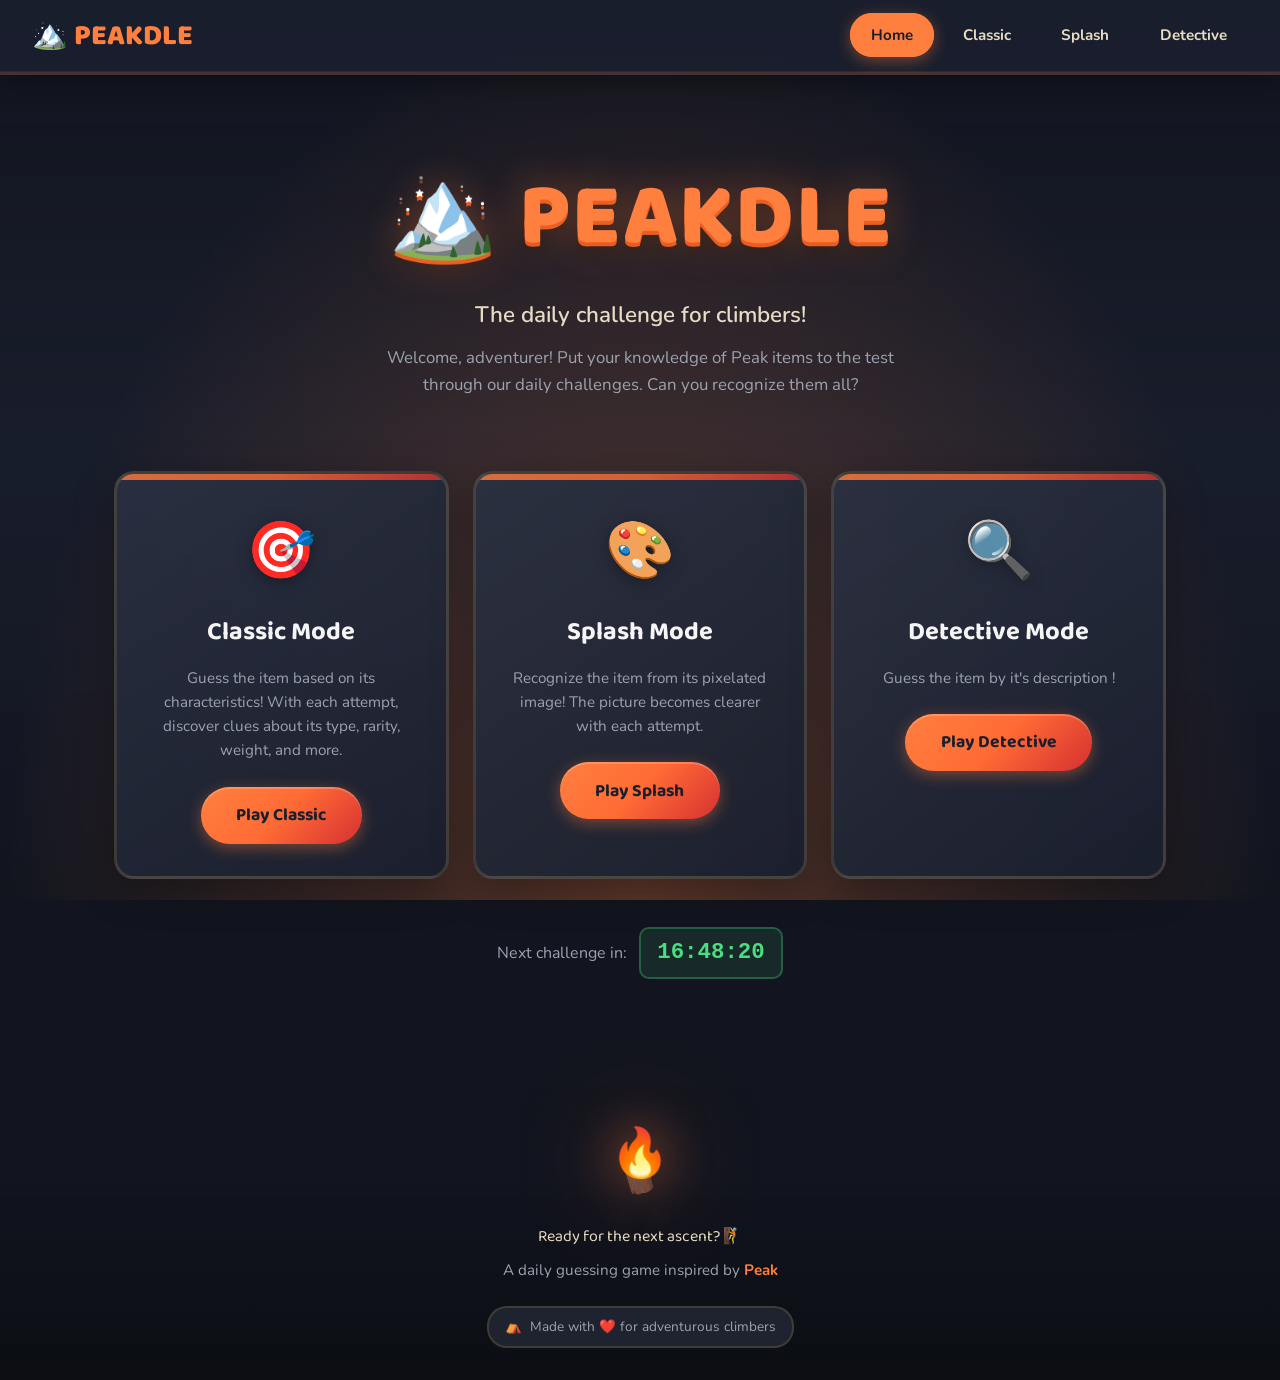
==== index.html @ 1abff9e6 "🐛 Bug : fix the detective mode, and fix animation" ====
<!DOCTYPE html>
<html lang="en">
  <head>
    <meta charset="UTF-8" />
    <meta name="viewport" content="width=device-width, initial-scale=1.0" />
    <meta
      name="description"
      content="PeakDLE - The daily guessing game inspired by the climbing game Peak. Test your knowledge of the game's items!"
    />
    <title>PeakDLE - Guess the Peak Items</title>
    <link rel="icon" href="images/PEAK_logo.jpg" />
    <link rel="stylesheet" href="css/style.css" />
  </head>
  <body>
    <!-- Navigation -->
    <nav class="navbar">
      <div class="nav-brand" style="cursor: pointer">
        <h1 id="nav-home">🏔️ PEAKDLE</h1>
      </div>
      <button class="nav-toggle" id="nav-toggle">
        <span></span>
        <span></span>
        <span></span>
      </button>
      <ul class="nav-menu" id="nav-menu">
        <li><a href="#" class="nav-link active" data-page="home">Home</a></li>
        <li><a href="#" class="nav-link" data-page="classic">Classic</a></li>
        <li><a href="#" class="nav-link" data-page="splash">Splash</a></li>
        <li>
          <a href="#" class="nav-link" data-page="detective">Detective</a>
        </li>
      </ul>
    </nav>

    <div class="container">
      <!-- HOME PAGE -->
      <section id="home-page" class="page active">
        <header class="hero">
          <h1 class="hero-title">🏔️ PEAKDLE</h1>
          <p class="hero-subtitle">The daily challenge for climbers!</p>
          <p class="hero-description">
            Welcome, adventurer! Put your knowledge of Peak items to the test
            through our daily challenges. Can you recognize them all?
          </p>
        </header>

        <div class="game-modes">
          <div class="game-card" data-game="classic">
            <div class="game-icon">🎯</div>
            <h2>Classic Mode</h2>
            <p>
              Guess the item based on its characteristics! With each attempt,
              discover clues about its type, rarity, weight, and more.
            </p>
            <button class="play-btn" data-page="classic">Play Classic</button>
          </div>

          <div class="game-card" data-game="splash">
            <div class="game-icon">🎨</div>
            <h2>Splash Mode</h2>
            <p>
              Recognize the item from its pixelated image! The picture becomes
              clearer with each attempt.
            </p>
            <button class="play-btn" data-page="splash">Play Splash</button>
          </div>

          <div class="game-card" data-game="detective">
            <div class="game-icon">🔍</div>
            <h2>Detective Mode</h2>
            <p>Guess the item by it's description !</p>
            <button class="play-btn" data-page="detective">
              Play Detective
            </button>
          </div>
        </div>

        <div class="daily-info">
          <p class="timer">
            Next challenge in: <span id="countdown-home">--:--:--</span>
          </p>
        </div>
      </section>

      <!-- CLASSIC MODE PAGE (updated: full-width input+button, Splash-mode autocomplete visuals) -->
      <section id="classic-page" class="page">
        <div class="page-header">
          <button class="back-btn" data-page="home">← Back</button>
          <h2>🎯 Classic Mode</h2>
        </div>

        <div class="game-mode">
          <div class="game-info">
            <p>Guess the Peak item!</p>
            <div class="lives">
              Lives: <strong id="classic-lives">7</strong>/7
              <span id="classic-lives-hearts" style="margin-left: 8px"
                >❤️❤️❤️❤️❤️❤️❤️</span
              >
            </div>
          </div>

          <!-- Input Area + Autocomplete (fills the whole row) -->
          <div class="input-area">
            <input
              type="text"
              id="classic-input"
              class="level-input"
              placeholder="Enter item name..."
              autocomplete="off"
            />
            <button id="classic-submit" class="submit-btn">Guess</button>

            <!-- Autocomplete dropdown (Splash-style visuals) -->
          </div>
          <div id="classic-suggestions" class="suggestions-dropdown"></div>

          <!-- Guesses List -->
          <div class="guesses-container">
            <h3>Your Guesses:</h3>
            <div
              id="classic-guesses"
              style="
                display: flex;
                gap: 8px;
                overflow-x: auto;
                padding-bottom: 4px;
              "
            ></div>
          </div>

          <!-- Result Modal -->
          <div id="classic-result" class="result-modal hidden">
            <div class="result-content">
              <button class="modal-close" aria-label="Close">✖</button>
              <h2 id="classic-result-title"></h2>
              <p id="classic-result-message"></p>
              <div class="result-stats">
                <p>
                  Lives remaining: <strong id="classic-result-lives"></strong>
                </p>
              </div>
              <button
                id="classic-play-again"
                class="play-again-btn"
                data-page="home"
              >
                Back to Home
              </button>
            </div>
          </div>
        </div>
      </section>

      <!-- SPLASH MODE PAGE -->
      <section id="splash-page" class="page">
        <div class="page-header">
          <button class="back-btn" data-page="home">← Back</button>
          <h2>🎨 Splash Mode</h2>
        </div>

        <div class="game-mode">
          <div class="game-info">
            <p>Identify the Peak item from the pixelated sprite!</p>
            <div class="lives">
              Lives: <strong id="splash-lives">7</strong>/7
              <span id="splash-lives-hearts" style="margin-left: 8px"
                >❤️❤️❤️❤️❤️❤️❤️</span
              >
            </div>
          </div>

          <!-- Image Display -->
          <div class="image-container">
            <div class="blur-overlay" id="splash-blur"></div>
            <img
              id="splash-image"
              src=""
              alt="Peak level splash art"
              class="game-image"
            />
          </div>

          <!-- Input Area -->
          <div class="input-area">
            <input
              type="text"
              id="splash-input"
              class="level-input"
              placeholder="Enter item name..."
              autocomplete="off"
            />
            <button id="splash-submit" class="submit-btn">Guess</button>
          </div>

          <!-- Suggestions Dropdown -->
          <div id="splash-suggestions" class="suggestions-dropdown"></div>

          <!-- Guesses List -->
          <div class="guesses-container">
            <h3>Your Guesses:</h3>
            <div id="splash-guesses" class="guesses-list"></div>
          </div>

          <!-- Result Modal -->
          <div id="splash-result" class="result-modal hidden">
            <div class="result-content">
              <button class="modal-close" aria-label="Close">✖</button>
              <h2 id="splash-result-title"></h2>
              <p id="splash-result-message"></p>
              <div class="result-stats">
                <p>
                  Lives remaining: <strong id="splash-result-lives"></strong>
                </p>
              </div>
              <button
                id="splash-play-again"
                class="play-again-btn"
                data-page="home"
              >
                Back to Home
              </button>
            </div>
          </div>
        </div>
      </section>

      <section id="detective-page" class="page">
        <div class="page-header">
          <button class="back-btn" data-page="home">← Back</button>
          <h2>🕵️ Detective Mode</h2>
        </div>

        <div class="game-mode">
          <div class="game-info">
            <p>Reveal the hidden item description and guess the item!</p>
            <div class="lives">
              Lives: <strong id="detective-lives">7</strong>/7
              <span id="detective-lives-hearts" style="margin-left: 8px">
                ❤️❤️❤️❤️❤️❤️❤️
              </span>
            </div>
          </div>

          <!-- Hidden Clue Box -->
          <div class="clue-container">
            <h3>Clue:</h3>
            <div id="detective-clue" class="detective-clue"></div>
          </div>

          <!-- Input Area + Autocomplete -->
          <div class="input-area">
            <input
              type="text"
              id="detective-input"
              class="level-input"
              placeholder="Enter item name..."
              autocomplete="off"
            />
            <button id="detective-submit" class="submit-btn">Guess</button>
          </div>

          <div id="detective-suggestions" class="suggestions-dropdown"></div>

          <!-- Guesses List (same structure as Splash) -->
          <div class="guesses-container">
            <h3>Your Guesses:</h3>
            <div id="detective-guesses" class="guesses-list"></div>
          </div>

          <!-- Result Modal -->
          <div id="detective-result" class="result-modal hidden">
            <div class="result-content">
              <button class="modal-close" aria-label="Close">✖</button>
              <h2 id="detective-result-title"></h2>
              <p id="detective-result-message"></p>
              <div class="result-stats">
                <p>
                  Lives remaining:
                  <strong id="detective-result-lives"></strong>
                </p>
              </div>
              <button
                id="detective-play-again"
                class="play-again-btn"
                data-page="home"
              >
                Back to Home
              </button>
            </div>
          </div>
        </div>
      </section>
    </div>

    <!-- Footer -->
    <footer>
      <div class="footer-campfire">
        <div class="logs"></div>
        <div class="fire"></div>
        <div class="footer-sparks">
          <div class="spark"></div>
          <div class="spark"></div>
          <div class="spark"></div>
        </div>
      </div>

      <div class="footer-content">
        <p>Ready for the next ascent? 🧗</p>
        <p>
          A daily guessing game inspired by
          <a
            href="https://store.steampowered.com/app/3527290/PEAK/"
            target="_blank"
            rel="noopener"
            >Peak</a
          >
        </p>

        <div class="footer-badge">
          <span>⛺</span>
          Made with ❤️ for adventurous climbers
        </div>
      </div>
    </footer>

    <script src="js/scriptClassic.js"></script>
    <script src="js/blurSplash.js"></script>
    <script src="js/detective.js"></script>
  </body>
</html>
---- css/style.css ----
/* ============================================
   🏔️ PEAKDLE - Inspired by PEAK Game
   Climbing • Scouts • Survival • Adventure
   ============================================ */

/* Google Fonts - Style proche du jeu */
@import url("https://fonts.googleapis.com/css2?family=Baloo+2:wght@400;500;600;700;800&family=Nunito:wght@400;600;700;800&display=swap");

/* ============================================
   PEAK GAME COLOR PALETTE
   ============================================ */
:root {
  /* 🔥 Campfire Orange - Couleur principale du feu de camp */
  --campfire-orange: #ff7f3f;
  --campfire-dark: #e85a1f;
  --campfire-light: #ffa366;
  --campfire-glow: rgba(255, 127, 63, 0.4);

  /* 🌲 Forest Biome - Vert forêt du premier biome */
  --forest-green: #4a7c59;
  --forest-dark: #2d5a3d;
  --forest-light: #6b9b7a;

  /* 🏔️ Snow Biome - Bleu glacé des sommets */
  --snow-blue: #a8d5e5;
  --snow-white: #e8f4f8;
  --ice-blue: #7ec8e3;

  /* 🌋 Volcano Biome - Rouge lave */
  --lava-red: #d63031;
  --lava-orange: #ff6b35;
  --lava-glow: rgba(214, 48, 49, 0.3);

  /* 🏜️ Desert/Cave Biome - Tons terre */
  --earth-brown: #8b6914;
  --sand-beige: #d4a574;
  --rock-gray: #6c757d;

  /* 🎒 Scout Colors - Uniformes scouts */
  --scout-khaki: #c4a35a;
  --scout-brown: #8b4513;
  --rope-beige: #d4b896;

  /* 🌙 Night Sky - Fond du jeu */
  --night-dark: #1a1f2e;
  --night-darker: #12151f;
  --night-blue: #2a3142;
  --night-purple: #252a3d;

  /* ✨ UI Colors */
  --text-white: #f5f5f5;
  --text-cream: #e8dcc4;
  --text-muted: #9ca3af;
  --energy-green: #4ade80;
  --danger-red: #ef4444;
  --badge-gold: #fbbf24;

  /* Gradients */
  --gradient-sunset: linear-gradient(
    135deg,
    #ff7f3f 0%,
    #ff6b35 50%,
    #d63031 100%
  );
  --gradient-forest: linear-gradient(135deg, #4a7c59 0%, #2d5a3d 100%);
  --gradient-sky: linear-gradient(180deg, #2a3142 0%, #1a1f2e 100%);
  --gradient-campfire: radial-gradient(
    ellipse at bottom,
    rgba(255, 127, 63, 0.3) 0%,
    transparent 70%
  );

  /* Shadows & Effects */
  --shadow-soft: 0 4px 20px rgba(0, 0, 0, 0.3);
  --shadow-glow: 0 0 30px var(--campfire-glow);
  --border-wood: 3px solid #5c4033;

  /* Transitions */
  --ease-bounce: cubic-bezier(0.68, -0.55, 0.265, 1.55);
  --ease-smooth: cubic-bezier(0.4, 0, 0.2, 1);
}

/* ============================================
   RESET & BASE
   ============================================ */
*,
*::before,
*::after {
  box-sizing: border-box;
  margin: 0;
  padding: 0;
}

html {
  scroll-behavior: smooth;
  font-size: 16px;
}

body {
  font-family: "Nunito", "Baloo 2", sans-serif;
  background: var(--night-darker);
  color: var(--text-white);
  min-height: 100vh;
  line-height: 1.6;
  overflow-x: hidden;
}

/* ============================================
   BACKGROUND - Mountain & Sky
   ============================================ */
body::before {
  content: "";
  position: fixed;
  inset: 0;
  background: url("../images/peak-wallpaper.jpg") center/cover no-repeat;
  opacity: 0.25;
  z-index: -3;
}

body::after {
  content: "";
  position: fixed;
  inset: 0;
  background: var(--gradient-campfire),
    linear-gradient(
      180deg,
      rgba(18, 21, 31, 0.6) 0%,
      rgba(26, 31, 46, 0.85) 50%,
      rgba(18, 21, 31, 0.95) 100%
    );
  z-index: -2;
}

/* ============================================
   KEYFRAMES - PEAK Animations
   ============================================ */

/* Effet de flamme du feu de camp */
@keyframes campfireFlicker {
  0%,
  100% {
    filter: brightness(1);
    text-shadow: 0 0 20px var(--campfire-glow);
  }
  25% {
    filter: brightness(1.1);
    text-shadow: 0 0 30px var(--campfire-glow), 0 0 50px rgba(255, 107, 53, 0.3);
  }
  50% {
    filter: brightness(0.95);
    text-shadow: 0 0 25px var(--campfire-glow);
  }
  75% {
    filter: brightness(1.05);
    text-shadow: 0 0 35px var(--campfire-glow), 0 0 60px rgba(255, 107, 53, 0.2);
  }
}

/* Mouvement d'escalade */
@keyframes climbPulse {
  0%,
  100% {
    transform: translateY(0);
  }
  50% {
    transform: translateY(-8px);
  }
}

/* Badge scout gagné */
@keyframes badgeUnlock {
  0% {
    transform: scale(0) rotate(-180deg);
    opacity: 0;
  }
  50% {
    transform: scale(1.3) rotate(15deg);
  }
  70% {
    transform: scale(0.9) rotate(-5deg);
  }
  100% {
    transform: scale(1) rotate(0deg);
    opacity: 1;
  }
}

/* Balancement de corde */
@keyframes ropeSwing {
  0%,
  100% {
    transform: rotate(-2deg) translateX(0);
  }
  50% {
    transform: rotate(2deg) translateX(5px);
  }
}

/* Chute (faux pas) */
@keyframes fall {
  0% {
    transform: translateY(0) rotate(0);
  }
  25% {
    transform: translateY(10px) rotate(-5deg);
  }
  50% {
    transform: translateY(5px) rotate(5deg);
  }
  75% {
    transform: translateY(15px) rotate(-3deg);
  }
  100% {
    transform: translateY(0) rotate(0);
  }
}

/* Apparition douce */
@keyframes fadeSlideUp {
  from {
    opacity: 0;
    transform: translateY(30px);
  }
  to {
    opacity: 1;
    transform: translateY(0);
  }
}

@keyframes fadeSlideDown {
  from {
    opacity: 0;
    transform: translateY(-20px);
  }
  to {
    opacity: 1;
    transform: translateY(0);
  }
}

@keyframes scaleIn {
  from {
    opacity: 0;
    transform: scale(0.9);
  }
  to {
    opacity: 1;
    transform: scale(1);
  }
}

/* Piton qui se plante */
@keyframes pitonStrike {
  0% {
    transform: translateY(-20px) rotate(-10deg);
    opacity: 0;
  }
  60% {
    transform: translateY(5px) rotate(5deg);
  }
  100% {
    transform: translateY(0) rotate(0);
    opacity: 1;
  }
}

/* Énergie qui diminue */
@keyframes energyPulse {
  0%,
  100% {
    box-shadow: 0 0 10px var(--energy-green);
  }
  50% {
    box-shadow: 0 0 25px var(--energy-green), 0 0 40px rgba(74, 222, 128, 0.3);
  }
}

/* Flottement doux */
@keyframes gentleFloat {
  0%,
  100% {
    transform: translateY(0);
  }
  50% {
    transform: translateY(-6px);
  }
}

/* Shake erreur */
@keyframes wrongGuess {
  0%,
  100% {
    transform: translateX(0);
  }
  10%,
  30%,
  50%,
  70%,
  90% {
    transform: translateX(-8px);
  }
  20%,
  40%,
  60%,
  80% {
    transform: translateX(8px);
  }
}

/* ============================================
   NAVBAR - Style bois/scout
   ============================================ */
.navbar {
  position: fixed;
  top: 0;
  left: 0;
  right: 0;
  display: flex;
  justify-content: space-between;
  align-items: center;
  padding: 0.8rem 2rem;
  background: linear-gradient(
    180deg,
    rgba(26, 31, 46, 0.98) 0%,
    rgba(26, 31, 46, 0.95) 100%
  );
  backdrop-filter: blur(12px);
  border-bottom: 3px solid rgba(255, 127, 63, 0.2);
  box-shadow: 0 4px 30px rgba(0, 0, 0, 0.4),
    inset 0 -1px 0 rgba(255, 127, 63, 0.1);
  z-index: 1000;
  animation: fadeSlideDown 0.6s var(--ease-smooth);
}

.nav-brand h1 {
  font-family: "Baloo 2", cursive;
  font-size: 1.8rem;
  font-weight: 800;
  color: var(--campfire-orange);
  cursor: pointer;
  transition: all 0.3s var(--ease-smooth);
  animation: campfireFlicker 3s ease-in-out infinite;
}

.nav-brand h1:hover {
  transform: scale(1.05);
  color: var(--campfire-light);
}

.nav-menu {
  display: flex;
  list-style: none;
  gap: 0.5rem;
}

.nav-link {
  font-family: "Nunito", sans-serif;
  font-weight: 700;
  font-size: 0.95rem;
  color: var(--text-cream);
  text-decoration: none;
  padding: 0.6rem 1.2rem;
  border-radius: 25px;
  background: transparent;
  border: 2px solid transparent;
  transition: all 0.3s var(--ease-smooth);
  position: relative;
}

.nav-link:hover {
  color: var(--campfire-orange);
  background: rgba(255, 127, 63, 0.1);
  border-color: rgba(255, 127, 63, 0.3);
}

.nav-link.active {
  color: var(--night-dark);
  background: var(--campfire-orange);
  border-color: var(--campfire-orange);
  box-shadow: 0 4px 15px var(--campfire-glow);
}

/* Hamburger Menu */
.nav-toggle {
  display: none;
  flex-direction: column;
  gap: 5px;
  background: none;
  border: none;
  cursor: pointer;
  padding: 8px;
  border-radius: 8px;
  transition: background 0.3s;
}

.nav-toggle:hover {
  background: rgba(255, 127, 63, 0.1);
}

.nav-toggle span {
  display: block;
  width: 24px;
  height: 3px;
  background: var(--campfire-orange);
  border-radius: 3px;
  transition: all 0.3s var(--ease-smooth);
}

/* ============================================
   CONTAINER & PAGES
   ============================================ */
.container {
  max-width: 1100px;
  margin: 0 auto;
  padding: 100px 1.5rem 2rem;
  min-height: calc(100vh - 80px);
}

.page {
  display: none;
  animation: fadeSlideUp 0.5s var(--ease-smooth);
}

.page.active {
  display: block;
}

/* ============================================
   HOME PAGE - HERO Section
   ============================================ */
.hero {
  text-align: center;
  padding: 3rem 0 2rem;
}

.hero-title {
  font-family: "Baloo 2", cursive;
  font-size: clamp(3rem, 10vw, 5.5rem);
  font-weight: 800;
  color: var(--campfire-orange);
  margin-bottom: 0.5rem;
  letter-spacing: 0.02em;
  animation: fadeSlideUp 0.8s var(--ease-smooth),
    campfireFlicker 4s ease-in-out infinite;
  text-shadow: 0 0 40px var(--campfire-glow), 0 4px 0 var(--campfire-dark),
    0 8px 20px rgba(0, 0, 0, 0.4);
}

.hero-subtitle {
  font-family: "Nunito", sans-serif;
  font-size: 1.4rem;
  font-weight: 600;
  color: var(--text-cream);
  margin-bottom: 0.8rem;
  animation: fadeSlideUp 0.8s var(--ease-smooth) 0.1s backwards;
}

.hero-description {
  font-size: 1.05rem;
  color: var(--text-muted);
  max-width: 550px;
  margin: 0 auto 1rem;
  animation: fadeSlideUp 0.8s var(--ease-smooth) 0.2s backwards;
}

/* ============================================
   GAME MODE CARDS - Style carnet scout
   ============================================ */
.game-modes {
  display: grid;
  grid-template-columns: repeat(auto-fit, minmax(280px, 1fr));
  gap: 1.5rem;
  padding: 1.5rem 0;
}

.game-card {
  background: linear-gradient(
    145deg,
    rgba(42, 49, 66, 0.9) 0%,
    rgba(26, 31, 46, 0.95) 100%
  );
  border-radius: 20px;
  padding: 2rem;
  text-align: center;
  cursor: pointer;
  position: relative;
  overflow: hidden;
  border: 3px solid rgba(196, 163, 90, 0.2);
  box-shadow: 0 10px 40px rgba(0, 0, 0, 0.3),
    inset 0 1px 0 rgba(255, 255, 255, 0.05);
  transition: all 0.4s var(--ease-bounce);
  animation: fadeSlideUp 0.6s var(--ease-smooth) backwards;
}

.game-card:nth-child(1) {
  animation-delay: 0.2s;
}
.game-card:nth-child(2) {
  animation-delay: 0.35s;
}
.game-card:nth-child(3) {
  animation-delay: 0.5s;
}

/* Effet de texture papier/carnet */
.game-card::before {
  content: "";
  position: absolute;
  top: 0;
  left: 0;
  right: 0;
  height: 6px;
  background: var(--gradient-sunset);
  opacity: 0.8;
}

/* Effet brillance au hover */
.game-card::after {
  content: "";
  position: absolute;
  top: -50%;
  left: -50%;
  width: 200%;
  height: 200%;
  background: radial-gradient(
    circle,
    rgba(255, 127, 63, 0.1) 0%,
    transparent 60%
  );
  opacity: 0;
  transition: opacity 0.4s;
  pointer-events: none;
}

.game-card:hover::after {
  opacity: 1;
}

.game-card:hover {
  transform: translateY(-12px) scale(1.02);
  border-color: var(--campfire-orange);
  box-shadow: 0 20px 50px rgba(0, 0, 0, 0.4), 0 0 40px var(--campfire-glow),
    inset 0 1px 0 rgba(255, 255, 255, 0.1);
}

.game-icon {
  font-size: 3.5rem;
  margin-bottom: 1rem;
  display: inline-block;
  animation: gentleFloat 3s ease-in-out infinite;
  filter: drop-shadow(0 4px 8px rgba(0, 0, 0, 0.3));
}

.game-card:hover .game-icon {
  animation: climbPulse 0.6s var(--ease-bounce);
}

.game-card h2 {
  font-family: "Baloo 2", cursive;
  font-size: 1.6rem;
  font-weight: 700;
  color: var(--text-white);
  margin-bottom: 0.8rem;
}

.game-card p {
  font-size: 0.95rem;
  color: var(--text-muted);
  margin-bottom: 1.5rem;
  line-height: 1.6;
}

/* PLAY BUTTON - Style badge scout */
.play-btn {
  font-family: "Baloo 2", cursive;
  font-size: 1.1rem;
  font-weight: 700;
  color: var(--night-dark);
  background: var(--gradient-sunset);
  border: none;
  padding: 0.9rem 2.2rem;
  border-radius: 50px;
  cursor: pointer;
  position: relative;
  overflow: hidden;
  transition: all 0.3s var(--ease-smooth);
  box-shadow: 0 4px 15px var(--campfire-glow),
    inset 0 2px 0 rgba(255, 255, 255, 0.2);
}

.play-btn::before {
  content: "";
  position: absolute;
  top: 0;
  left: -100%;
  width: 100%;
  height: 100%;
  background: linear-gradient(
    90deg,
    transparent,
    rgba(255, 255, 255, 0.3),
    transparent
  );
  transition: left 0.5s;
}

.play-btn:hover::before {
  left: 100%;
}

.play-btn:hover {
  transform: scale(1.08) translateY(-3px);
  box-shadow: 0 8px 30px var(--campfire-glow), 0 0 50px rgba(255, 127, 63, 0.3),
    inset 0 2px 0 rgba(255, 255, 255, 0.3);
}

.play-btn:active {
  transform: scale(0.98);
}

/* Daily Timer - Style montre de survie */
.daily-info {
  text-align: center;
  padding: 1.5rem;
  animation: fadeSlideUp 0.8s var(--ease-smooth) 0.4s backwards;
}

.timer {
  font-size: 1rem;
  color: var(--text-muted);
}

.timer span {
  display: inline-block;
  font-family: "Courier New", monospace;
  font-size: 1.4rem;
  font-weight: bold;
  color: var(--energy-green);
  background: rgba(74, 222, 128, 0.1);
  padding: 0.4rem 1rem;
  border-radius: 10px;
  border: 2px solid rgba(74, 222, 128, 0.3);
  margin-left: 0.5rem;
  animation: energyPulse 2s ease-in-out infinite;
}

/* ============================================
   GAME PAGE - Zone de jeu
   ============================================ */
.page-header {
  display: flex;
  align-items: center;
  gap: 1rem;
  margin-bottom: 1.5rem;
  animation: fadeSlideDown 0.5s var(--ease-smooth);
}

.back-btn {
  font-family: "Nunito", sans-serif;
  font-weight: 700;
  font-size: 0.95rem;
  color: var(--text-cream);
  background: rgba(42, 49, 66, 0.8);
  border: 2px solid rgba(196, 163, 90, 0.3);
  padding: 0.7rem 1.3rem;
  border-radius: 12px;
  cursor: pointer;
  transition: all 0.3s var(--ease-smooth);
}

.back-btn:hover {
  background: rgba(255, 127, 63, 0.15);
  border-color: var(--campfire-orange);
  color: var(--campfire-orange);
  transform: translateX(-5px);
}

.page-header h2 {
  font-family: "Baloo 2", cursive;
  font-size: 1.8rem;
  font-weight: 700;
  color: var(--text-white);
}

/* Game Mode Container */
.game-mode {
  max-width: 950px; /* plus large pour afficher tous les guesses */
  margin: 0 auto;
}

.game-info {
  text-align: center;
  margin-bottom: 1.5rem;
  padding: 1.2rem;
  background: rgba(42, 49, 66, 0.6);
  border-radius: 15px;
  border: 2px solid rgba(196, 163, 90, 0.15);
  animation: scaleIn 0.4s var(--ease-smooth);
}

.game-info p {
  color: var(--text-cream);
  margin-bottom: 0.5rem;
}

.attempts {
  font-size: 1.1rem;
  color: var(--text-muted);
}

.attempts strong {
  color: var(--campfire-orange);
  font-size: 1.3rem;
}

/* IMAGE CONTAINER - Cadre style polaroid/carnet */
.image-container {
  position: relative;
  width: 100%;
  aspect-ratio: 16/10;
  border-radius: 16px;
  overflow: hidden;
  margin-bottom: 1.5rem;
  background: var(--night-blue);
  border: 4px solid rgba(196, 163, 90, 0.25);
  box-shadow: 0 10px 40px rgba(0, 0, 0, 0.4), inset 0 0 60px rgba(0, 0, 0, 0.2);
  animation: scaleIn 0.5s var(--ease-smooth) 0.1s backwards;
}

.game-image {
  width: 100%;
  height: 100%;
  object-fit: cover;
  transition: all 0.5s var(--ease-smooth);
}

.blur-overlay {
  position: absolute;
  inset: 0;
  backdrop-filter: blur(25px);
  background: rgba(26, 31, 46, 0.3);
  transition: all 0.5s var(--ease-smooth);
  pointer-events: none;
}

/* INPUT AREA - Style équipement */
.input-area {
  display: flex;
  gap: 0.8rem;
  margin-bottom: 1rem;
  animation: fadeSlideUp 0.5s var(--ease-smooth) 0.2s backwards;
}

.level-input {
  flex: 1;
  font-family: "Nunito", sans-serif;
  font-size: 1rem;
  font-weight: 600;
  color: var(--text-white);
  background: rgba(42, 49, 66, 0.8);
  border: 3px solid rgba(196, 163, 90, 0.2);
  border-radius: 14px;
  padding: 1rem 1.3rem;
  transition: all 0.3s var(--ease-smooth);
}

.level-input::placeholder {
  color: var(--text-muted);
  font-weight: 400;
}

.level-input:focus {
  outline: none;
  border-color: var(--campfire-orange);
  background: rgba(42, 49, 66, 0.95);
  box-shadow: 0 0 0 4px rgba(255, 127, 63, 0.15), 0 4px 20px rgba(0, 0, 0, 0.2);
}

.submit-btn {
  font-family: "Baloo 2", cursive;
  font-size: 1rem;
  font-weight: 700;
  color: var(--night-dark);
  background: var(--gradient-sunset);
  border: none;
  padding: 1rem 1.8rem;
  border-radius: 14px;
  cursor: pointer;
  transition: all 0.3s var(--ease-smooth);
  box-shadow: 0 4px 15px var(--campfire-glow);
}

.submit-btn:hover {
  transform: scale(1.05) translateY(-2px);
  box-shadow: 0 8px 25px var(--campfire-glow), 0 0 40px rgba(255, 127, 63, 0.2);
}

.submit-btn:active {
  transform: scale(0.98);
}

/* SUGGESTIONS DROPDOWN */
.suggestions-dropdown {
  background: rgba(42, 49, 66, 0.95);
  border: 2px solid rgba(196, 163, 90, 0.2);
  border-radius: 12px;
  max-height: 200px;
  overflow-y: auto;
  margin-bottom: 1rem;
  display: none;
  box-shadow: 0 10px 30px rgba(0, 0, 0, 0.3);
}

.suggestions-dropdown.active {
  display: block;
  animation: scaleIn 0.2s var(--ease-smooth);
}

.suggestion-item {
  padding: 0.8rem 1.2rem;
  cursor: pointer;
  transition: all 0.2s;
  border-bottom: 1px solid rgba(196, 163, 90, 0.1);
  color: var(--text-cream);
}

.suggestion-item:last-child {
  border-bottom: none;
}

.suggestion-item:hover {
  background: rgba(255, 127, 63, 0.15);
  color: var(--campfire-orange);
}

/* GUESSES LIST - Style carnet de notes */
.guesses-container {
  background: rgba(42, 49, 66, 0.6);
  border-radius: 16px;
  padding: 1.3rem;
  border: 2px solid rgba(196, 163, 90, 0.15);
  animation: fadeSlideUp 0.5s var(--ease-smooth) 0.3s backwards;
  max-height: 450px;
}

.guesses-container h3 {
  font-family: "Baloo 2", cursive;
  font-size: 1.1rem;
  font-weight: 700;
  color: var(--campfire-orange);
  margin-bottom: 1rem;
}

.guesses-list {
  display: flex;
  flex-direction: column;
  gap: 0.8rem;
  max-height: 350px;
  overflow-y: auto;
  overflow-x: hidden;
  padding-right: 0.5rem;
  scroll-behavior: smooth;
}

.guesses-list::-webkit-scrollbar {
  width: 6px;
}

.guesses-list::-webkit-scrollbar-track {
  background: rgba(26, 31, 46, 0.5);
  border-radius: 3px;
}

.guesses-list::-webkit-scrollbar-thumb {
  background: var(--campfire-orange);
  border-radius: 3px;
}

.guesses-list::-webkit-scrollbar-thumb:hover {
  background: var(--campfire-light);
}

.guess-item {
  display: flex;
  align-items: center;
  gap: 1rem;
  padding: 1rem 1.2rem;
  background: rgba(26, 31, 46, 0.8);
  border-radius: 14px;
  border: 2px solid rgba(196, 163, 90, 0.2);
  animation: fadeSlideUp 0.4s var(--ease-bounce);
  transition: all 0.3s var(--ease-smooth);
}

.guess-item:hover {
  transform: translateX(5px);
  background: rgba(26, 31, 46, 0.95);
  border-color: rgba(196, 163, 90, 0.4);
}

.guess-item.correct {
  background: linear-gradient(
    135deg,
    rgba(74, 222, 128, 0.2) 0%,
    rgba(74, 222, 128, 0.08) 100%
  );
  border-color: var(--energy-green);
  box-shadow: 0 0 30px rgba(74, 222, 128, 0.3),
    inset 0 1px 0 rgba(74, 222, 128, 0.1);
  animation: badgeUnlock 0.6s var(--ease-bounce);
}

.guess-item.wrong {
  background: linear-gradient(
    135deg,
    rgba(239, 68, 68, 0.15) 0%,
    rgba(239, 68, 68, 0.05) 100%
  );
  border-color: rgba(239, 68, 68, 0.4);
  box-shadow: 0 0 20px rgba(239, 68, 68, 0.2);
  animation: wrongGuess 0.5s var(--ease-smooth);
}

.guess-img {
  width: 56px;
  height: 56px;
  object-fit: contain;
  border-radius: 10px;
  background: rgba(42, 49, 66, 0.5);
  padding: 4px;
  border: 2px solid rgba(196, 163, 90, 0.15);
  transition: all 0.3s;
}

.guess-item:hover .guess-img {
  transform: scale(1.1);
  border-color: var(--campfire-orange);
}

.guess-name {
  flex: 1;
  font-weight: 700;
  font-size: 1rem;
  color: var(--text-white);
}

.guess-result {
  font-size: 1.5rem;
  font-weight: 800;
  padding: 0.3rem 0.6rem;
  border-radius: 8px;
  min-width: 40px;
  text-align: center;
}

.guess-result.correct {
  color: var(--energy-green);
  background: rgba(74, 222, 128, 0.15);
}

.guess-result.wrong {
  color: var(--danger-red);
  background: rgba(239, 68, 68, 0.15);
}

.guess-icon {
  font-size: 1.4rem;
}

.guess-text {
  flex: 1;
  font-weight: 600;
  color: var(--text-white);
}

/* ============================================
   RESULT MODAL - Badge scout gagné!
   ============================================ */
.result-modal {
  position: fixed;
  inset: 0;
  background: rgba(18, 21, 31, 0.9);
  backdrop-filter: blur(8px);
  display: flex;
  justify-content: center;
  align-items: center;
  z-index: 2000;
  opacity: 1;
  transition: opacity 0.3s;
}

.result-modal.hidden {
  opacity: 0;
  pointer-events: none;
}

/* Close button positioned at modal level */
.modal-close {
  position: absolute;
  top: -15px;
  right: -15px;
  width: 40px;
  height: 40px;
  display: inline-flex;
  align-items: center;
  justify-content: center;
  background: rgba(26, 31, 46, 0.95);
  border: 2px solid var(--campfire-orange);
  color: var(--text-cream);
  font-size: 18px;
  cursor: pointer;
  border-radius: 50%;
  transition: all 0.2s ease;
  z-index: 2001;
  box-shadow: 0 4px 15px rgba(0, 0, 0, 0.3);
}
.modal-close:hover {
  background: var(--campfire-orange);
  color: var(--night-dark);
  transform: scale(1.1);
}
.modal-close:active {
  transform: scale(0.95);
}

/* Effet spécial victoire */
.result-modal.victory .result-content {
  animation: victoryBounce 0.8s var(--ease-bounce);
  border-color: var(--energy-green);
  box-shadow: 0 0 80px rgba(74, 222, 128, 0.6), 0 20px 60px rgba(0, 0, 0, 0.5);
}

.result-modal.victory .modal-close {
  border-color: var(--energy-green);
}
.result-modal.victory .modal-close:hover {
  background: var(--energy-green);
}

/* Effet spécial défaite */
.result-modal.defeat .result-content {
  animation: defeatShake 0.6s var(--ease-smooth);
  border-color: var(--danger-red);
  box-shadow: 0 0 60px rgba(239, 68, 68, 0.5), 0 20px 50px rgba(0, 0, 0, 0.5);
}

.result-modal.defeat .modal-close {
  border-color: var(--danger-red);
}
.result-modal.defeat .modal-close:hover {
  background: var(--danger-red);
}

@keyframes victoryBounce {
  0% {
    transform: scale(0) rotate(-180deg);
    opacity: 0;
  }
  50% {
    transform: scale(1.15) rotate(5deg);
  }
  70% {
    transform: scale(0.95) rotate(-3deg);
  }
  100% {
    transform: scale(1) rotate(0);
    opacity: 1;
  }
}

@keyframes defeatShake {
  0%,
  100% {
    transform: translateX(0) scale(1);
    opacity: 0;
  }
  10%,
  30%,
  50%,
  70%,
  90% {
    transform: translateX(-10px) scale(0.98);
  }
  20%,
  40%,
  60%,
  80% {
    transform: translateX(10px) scale(0.98);
  }
  100% {
    opacity: 1;
  }
}

.result-content {
  position: relative;
  background: linear-gradient(
    160deg,
    rgba(42, 49, 66, 0.98) 0%,
    rgba(26, 31, 46, 0.98) 100%
  );
  border: 4px solid var(--campfire-orange);
  border-radius: 24px;
  padding: 2.5rem;
  text-align: center;
  max-width: 420px;
  width: 90%;
  box-shadow: 0 0 60px var(--campfire-glow), 0 20px 50px rgba(0, 0, 0, 0.5);
  animation: badgeUnlock 0.6s var(--ease-bounce);
}

.result-content h2 {
  font-family: "Baloo 2", cursive;
  font-size: 2.2rem;
  margin-bottom: 0.8rem;
}

.result-content p {
  color: var(--text-cream);
  margin-bottom: 1.2rem;
}

.result-stats {
  background: rgba(26, 31, 46, 0.8);
  border-radius: 14px;
  padding: 1.2rem;
  margin-bottom: 1.5rem;
  border: 2px solid rgba(196, 163, 90, 0.15);
}

.result-stats p {
  margin: 0;
  font-size: 1rem;
}

.result-stats strong {
  color: var(--campfire-orange);
  font-size: 1.4rem;
}

.share-btn {
  font-family: "Baloo 2", cursive;
  font-size: 1rem;
  font-weight: 700;
  color: var(--night-dark);
  background: var(--gradient-forest);
  border: none;
  padding: 0.9rem 1.8rem;
  border-radius: 50px;
  cursor: pointer;
  margin-right: 0.5rem;
  transition: all 0.3s var(--ease-smooth);
  box-shadow: 0 4px 15px rgba(74, 124, 89, 0.4);
}

.share-btn:hover {
  transform: scale(1.05);
  box-shadow: 0 8px 25px rgba(74, 124, 89, 0.5);
}

.play-again-btn {
  font-family: "Nunito", sans-serif;
  font-size: 1rem;
  font-weight: 700;
  color: var(--text-cream);
  background: transparent;
  border: 2px solid rgba(196, 163, 90, 0.4);
  padding: 0.85rem 1.6rem;
  border-radius: 50px;
  cursor: pointer;
  transition: all 0.3s var(--ease-smooth);
}

.play-again-btn:hover {
  background: var(--campfire-orange);
  border-color: var(--campfire-orange);
  color: var(--night-dark);
}

/* ============================================
   FOOTER - Campfire Scene
   ============================================ */
footer {
  position: relative;
  text-align: center;
  padding: 2rem 1.5rem;
  background: linear-gradient(
    180deg,
    transparent 0%,
    rgba(18, 21, 31, 0.95) 30%,
    rgba(12, 14, 20, 1) 100%
  );
  margin-top: 3rem;
}

/* Campfire Container */
.footer-campfire {
  position: relative;
  display: inline-block;
  margin-bottom: 1.5rem;
}

/* Logs Stack - Multiple logs */
.footer-campfire::before {
  content: "🪵";
  position: absolute;
  bottom: -10px;
  left: 50%;
  transform: translateX(-50%) rotate(-15deg);
  font-size: 2rem;
  opacity: 0.8;
  filter: grayscale(0.3) brightness(0.7);
}

.footer-campfire::after {
  content: "🪵";
  position: absolute;
  bottom: -8px;
  left: 50%;
  transform: translateX(-50%) rotate(10deg);
  font-size: 2rem;
  opacity: 0.7;
  filter: grayscale(0.3) brightness(0.6);
  z-index: -1;
}

/* Fire Emoji - Container */
.footer-campfire .fire {
  position: relative;
  font-size: 3rem;
  display: block;
  z-index: 2;
}

.footer-campfire .fire::before {
  content: "🔥";
  display: block;
  animation: fireFlicker 1s ease-in-out infinite alternate;
  filter: drop-shadow(0 0 25px rgba(255, 127, 63, 0.6))
    drop-shadow(0 0 50px rgba(255, 107, 53, 0.4));
}

/* Extra logs behind */
.footer-campfire .logs {
  position: absolute;
  bottom: -12px;
  left: 50%;
  transform: translateX(-50%);
  font-size: 1.8rem;
  z-index: -2;
}

.footer-campfire .logs::before {
  content: "🪵";
  position: absolute;
  left: -35px;
  transform: rotate(-25deg);
  opacity: 0.6;
  filter: grayscale(0.4) brightness(0.5);
}

.footer-campfire .logs::after {
  content: "🪵";
  position: absolute;
  right: -35px;
  transform: rotate(25deg);
  opacity: 0.6;
  filter: grayscale(0.4) brightness(0.5);
}

@keyframes fireFlicker {
  0% {
    transform: scale(1) rotate(-2deg);
    opacity: 0.95;
  }
  50% {
    transform: scale(1.08) rotate(1deg);
    opacity: 1;
  }
  100% {
    transform: scale(0.96) rotate(-1deg);
    opacity: 0.9;
  }
}

/* Footer Content */
.footer-content p {
  color: var(--text-muted);
  font-size: 0.95rem;
  margin: 0.5rem 0;
}

.footer-content p:first-child {
  font-family: "Baloo 2", cursive;
  font-size: 1rem;
  color: var(--text-cream);
}

.footer-content a {
  color: var(--campfire-orange);
  text-decoration: none;
  font-weight: 700;
  transition: all 0.3s;
}

.footer-content a:hover {
  color: var(--campfire-light);
  text-shadow: 0 0 15px var(--campfire-glow);
}

/* Scout Badge */
.footer-badge {
  display: inline-flex;
  align-items: center;
  gap: 0.5rem;
  margin-top: 1rem;
  padding: 0.5rem 1rem;
  background: rgba(42, 49, 66, 0.6);
  border: 2px solid rgba(196, 163, 90, 0.2);
  border-radius: 20px;
  font-size: 0.85rem;
  color: var(--text-muted);
  transition: all 0.3s;
}

.footer-badge:hover {
  border-color: var(--campfire-orange);
  background: rgba(255, 127, 63, 0.1);
}

/* Sparks Animation */
.footer-sparks {
  position: absolute;
  top: 0;
  left: 50%;
  transform: translateX(-50%);
  width: 100px;
  height: 60px;
  pointer-events: none;
}

.spark {
  position: absolute;
  width: 3px;
  height: 3px;
  background: var(--campfire-light);
  border-radius: 50%;
  animation: sparkRise 2.5s ease-out infinite;
  opacity: 0;
}

.spark:nth-child(1) {
  left: 30%;
  animation-delay: 0s;
}
.spark:nth-child(2) {
  left: 50%;
  animation-delay: 0.8s;
}
.spark:nth-child(3) {
  left: 70%;
  animation-delay: 1.6s;
}

@keyframes sparkRise {
  0% {
    transform: translateY(0);
    opacity: 0.9;
  }
  100% {
    transform: translateY(-50px) translateX(10px);
    opacity: 0;
  }
}

/* ============================================
   PARTICLES - Confettis & Défaite
   ============================================ */
.confetti {
  position: fixed;
  font-size: 2rem;
  top: -50px;
  z-index: 3000;
  animation: confettiFall 3s linear forwards;
  pointer-events: none;
  user-select: none;
}

@keyframes confettiFall {
  0% {
    transform: translateY(0) rotate(0deg) scale(1);
    opacity: 1;
  }
  50% {
    opacity: 1;
  }
  100% {
    transform: translateY(100vh) rotate(720deg) scale(0.5);
    opacity: 0;
  }
}

.defeat-particle {
  position: fixed;
  font-size: 2rem;
  top: 20%;
  z-index: 3000;
  animation: defeatFall 3s ease-in forwards;
  pointer-events: none;
  user-select: none;
  filter: drop-shadow(0 0 10px rgba(239, 68, 68, 0.5));
}

@keyframes defeatFall {
  0% {
    transform: translateY(0) translateX(0) scale(1) rotate(0deg);
    opacity: 1;
  }
  50% {
    transform: translateY(40vh)
      translateX(calc((var(--random-x, 0.5) - 0.5) * 200px)) scale(0.7)
      rotate(180deg);
    opacity: 0.6;
  }
  100% {
    transform: translateY(100vh)
      translateX(calc((var(--random-x, 0.5) - 0.5) * 400px)) scale(0.3)
      rotate(360deg);
    opacity: 0;
  }
}

/* ============================================
   SCROLLBAR - Style bois
   ============================================ */
::-webkit-scrollbar {
  width: 10px;
}

::-webkit-scrollbar-track {
  background: var(--night-darker);
}

::-webkit-scrollbar-thumb {
  background: linear-gradient(
    180deg,
    var(--scout-khaki) 0%,
    var(--scout-brown) 100%
  );
  border-radius: 5px;
}

::-webkit-scrollbar-thumb:hover {
  background: var(--campfire-orange);
}

/* ============================================
   RESPONSIVE
   ============================================ */
@media (max-width: 768px) {
  .navbar {
    padding: 0.8rem 1rem;
  }

  .nav-toggle {
    display: flex;
  }

  .nav-menu {
    position: fixed;
    top: 0;
    right: -100%;
    width: 75%;
    height: 100vh;
    background: linear-gradient(
      180deg,
      var(--night-dark) 0%,
      var(--night-darker) 100%
    );
    flex-direction: column;
    justify-content: center;
    align-items: center;
    gap: 1.5rem;
    transition: right 0.4s var(--ease-smooth);
    border-left: 3px solid rgba(255, 127, 63, 0.2);
  }

  .nav-menu.active {
    right: 0;
  }

  .container {
    padding: 90px 1rem 1.5rem;
  }

  .hero-title {
    font-size: 2.8rem;
  }

  .game-modes {
    grid-template-columns: 1fr;
    gap: 1.2rem;
  }

  .game-card {
    padding: 1.8rem;
  }

  .input-area {
    flex-direction: column;
  }

  .submit-btn {
    width: 100%;
    padding: 1rem;
  }

  .result-content {
    padding: 2rem 1.5rem;
  }

  .share-btn,
  .play-again-btn {
    display: block;
    width: 100%;
    margin: 0.4rem 0;
  }
}

@media (max-width: 480px) {
  .hero-title {
    font-size: 2.2rem;
  }

  .hero-subtitle {
    font-size: 1.1rem;
  }

  .game-icon {
    font-size: 2.8rem;
  }

  .page-header h2 {
    font-size: 1.4rem;
  }
}

/* ============================================
   UTILITIES
   ============================================ */
.hidden {
  display: none !important;
}

.loading {
  display: inline-block;
  width: 40px;
  height: 40px;
  border: 4px solid rgba(196, 163, 90, 0.2);
  border-top-color: var(--campfire-orange);
  border-radius: 50%;
  animation: spin 1s linear infinite;
}

@keyframes spin {
  to {
    transform: rotate(360deg);
  }
}

/* --- Classic Mode local styles --- */
/* Classic guesses container */
/* CSS for guesses container */
#classic-guesses {
  display: flex;
  flex-direction: column; /* stack rows vertically */
  gap: 12px;
  overflow-y: auto;
  overflow-x: scroll; /* toujours afficher la barre horizontale */
  padding: 12px 12px 32px 12px; /* plus de padding en bas */
  scrollbar-width: thin;
  scrollbar-color: rgba(255, 127, 63, 0.6) rgba(26, 31, 46, 0.4);
  max-height: 580px; /* plus de hauteur */
  border-radius: 12px; /* arrondir pour que la scrollbar reste à l'intérieur */
  background: rgba(26, 31, 46, 0.3); /* fond léger pour délimiter la zone */
}

/* Scrollbar discret pour Chrome/Safari */
#classic-guesses::-webkit-scrollbar {
  width: 8px;
  height: 10px; /* barre horizontale visible mais pas trop grande */
}

#classic-guesses::-webkit-scrollbar-track {
  background: rgba(26, 31, 46, 0.5);
  border-radius: 5px;
  margin: 4px; /* marge pour ne pas toucher les bords */
}

#classic-guesses::-webkit-scrollbar-thumb {
  background: rgba(255, 127, 63, 0.7); /* thumb bien visible */
  border-radius: 7px;
}

#classic-guesses::-webkit-scrollbar-thumb:hover {
  background: rgba(255, 127, 63, 0.9);
}

#classic-page .guess-row {
  display: flex; /* flex pour remplir toute la largeur */
  align-items: center;
  gap: 10px;
  flex-wrap: nowrap;
  width: 100%;
}
#classic-page .square {
  flex: 1 1 0; /* s'étirer pour prendre tout l'espace disponible */
  min-width: 80px;
  height: 100px;
  display: flex;
  align-items: center;
  justify-content: center;
  border-radius: 10px;
  font-weight: 700;
  text-align: center;
  padding: 8px;
  white-space: pre-wrap;
  box-sizing: border-box;
  font-size: 0.85rem;
}

/* Scrollbar discret pour les lignes de guesses */
#classic-page .guess-row::-webkit-scrollbar {
  height: 6px;
}
#classic-page .guess-row::-webkit-scrollbar-track {
  background: transparent;
}
#classic-page .guess-row::-webkit-scrollbar-thumb {
  background: rgba(255, 127, 63, 0.25);
  border-radius: 3px;
}
#classic-page .guess-row::-webkit-scrollbar-thumb:hover {
  background: rgba(255, 127, 63, 0.4);
}

/* Conteneur des guesses */
.guesses-container {
  overflow: hidden; /* clipper dans les bordures arrondies */
  padding: 24px 24px 40px 24px; /* plus de padding en bas */
  width: 100%; /* prendre toute la largeur */
  max-width: 100%; /* pas de limite */
}

/* Classic mode prend toute la largeur */
#classic-page .game-mode {
  max-width: 100%;
  width: 100%;
}

/* Icon stays fixed size */
#classic-page .guess-row img {
  width: 48px;
  height: 48px;
  object-fit: contain;
  border-radius: 6px;
  flex-shrink: 0; /* icon doesn't shrink */
}
/* CSS for guesses container */
#classic-guesses {
  display: flex;
  flex-direction: column; /* stack rows vertically */
  gap: 12px;
  overflow-y: auto;
  overflow-x: hidden; /* pas de scroll horizontal, tout doit rentrer */
  padding: 16px 16px 36px 16px;
  width: 100%;
  max-height: 60vh; /* hauteur max relative à l'écran */
  border-radius: 12px;
  background: rgba(26, 31, 46, 0.3);
  scrollbar-width: thin;
  scrollbar-color: rgba(255, 127, 63, 0.6) rgba(26, 31, 46, 0.4);
}

/* Cacher le conteneur quand il est vide */
#classic-guesses:empty {
  display: none;
}
#classic-page .guess-row {
  display: flex; /* flex pour remplir toute la largeur */
  align-items: center;
  gap: 10px;
  width: 100%;
}
#classic-page .square {
  flex: 1 1 0; /* s'étirer pour prendre tout l'espace disponible */
  min-width: 80px;
  height: 100px;
  display: flex;
  align-items: center;
  justify-content: center;
  border-radius: 10px;
  font-weight: 700;
  text-align: center;
  padding: 8px;
  white-space: pre-wrap;
  box-sizing: border-box;
  font-size: 0.85rem;
}

#classic-page .green {
  background: #1e7a1e;
  color: white;
}
#classic-page .yellow {
  background: #d4b100;
  color: #111;
}
#classic-page .red {
  background: #8b0000;
  color: white;
}

/* Input area - full width row */
#classic-page .input-area {
  width: 100%;
  max-width: 1000px;
  display: flex;
  gap: 8px;
  align-items: center;
  margin-top: 12px;
  position: relative; /* suggestions appear below */
}
/* input fills remaining space, button at right */
#classic-page .input-area #classic-input {
  flex: 1 1 auto;
  padding: 10px 12px;
  font-size: 16px;
  border: 1px solid #ccc;
  border-radius: 8px;
}
#classic-page .input-area {
  opacity: 0.6;
}

/* splash-mode suggestion markup used in your site: plain .suggestion-item with no images */
.suggestion-item {
  padding: 8px 10px;
  cursor: pointer;
  border-bottom: 1px solid #efefef;
  font-size: 15px;
}
.suggestion-item:hover {
  background: #f6f8fb;
}

/* small screens: stack button under input */
@media (max-width: 540px) {
  #classic-page .input-area {
    flex-direction: column;
    align-items: stretch;
  }
  #classic-page .input-area {
    width: 100%;
    flex: 0 0 auto;
  }
}

#classic-page .guesses-container {
  margin-top: 12px;
}
#classic-page .lives {
  margin-top: 8px;
  font-weight: 700;
}

/* Lives display for both modes */
.lives {
  font-size: 1.1rem;
  color: var(--text-muted);
  display: flex;
  align-items: center;
  justify-content: center;
  gap: 0.5rem;
  margin-top: 0.8rem;
}

.lives strong {
  color: var(--campfire-orange);
  font-size: 1.3rem;
}

#splash-lives-hearts,
#classic-lives-hearts,
#food-lives-hearts {
  font-size: 1.2rem;
  letter-spacing: 2px;
  display: inline-block;
  transition: all 0.3s;
}

#food-guesses {
  display: flex;
  flex-direction: column; /* stack rows vertically */
  gap: 8px;
}
#food-page .guess-row {
  display: flex; /* squares in a row */
  align-items: center;
  gap: 8px;
}
#food-page .square {
  width: 110px;
  height: 110px;
  display: flex;
  align-items: center;
  justify-content: center;
  border-radius: 10px;
  font-weight: 700;
  text-align: center;
  padding: 6px;
  white-space: pre-wrap;
  box-sizing: border-box;
}

/* Icon stays fixed size */
#food-page .guess-row img {
  width: 48px;
  height: 48px;
  object-fit: contain;
  border-radius: 6px;
  flex-shrink: 0; /* icon doesn't shrink */
}
/* CSS for guesses container */
#food-guesses {
  display: flex;
  flex-direction: column; /* stack rows vertically */
  gap: 8px;
}
#food-page .guess-row {
  display: flex; /* squares in a row */
  align-items: center;
  gap: 8px;
}
#food-page .square {
  width: 110px;
  height: 110px;
  display: flex;
  align-items: center;
  justify-content: center;
  border-radius: 10px;
  font-weight: 700;
  text-align: center;
  padding: 6px;
  white-space: pre-wrap;
  box-sizing: border-box;
}

#food-page .green {
  background: #1e7a1e;
  color: white;
}
#food-page .yellow {
  background: #d4b100;
  color: #111;
}
#food-page .red {
  background: #8b0000;
  color: white;
}

/* Input area - full width row */
#food-page .input-area {
  width: 100%;
  max-width: 1000px;
  display: flex;
  gap: 8px;
  align-items: center;
  margin-top: 12px;
  position: relative; /* suggestions appear below */
}
/* input fills remaining space, button at right */
#food-page .input-area #food-input {
  flex: 1 1 auto;
  padding: 10px 12px;
  font-size: 16px;
  border: 1px solid #ccc;
  border-radius: 8px;
}
#food-page .input-area {
  opacity: 0.6;
}
/* small screens: stack button under input */
@media (max-width: 540px) {
  #food-page .input-area {
    flex-direction: column;
    align-items: stretch;
  }
  #food-page .input-area {
    width: 100%;
    flex: 0 0 auto;
  }
}

#food-page .guesses-container {
  margin-top: 12px;
}
#food-page .lives {
  margin-top: 8px;
  font-weight: 700;
}

/* ============================================
   DETECTIVE MODE - Clue styling
   ============================================ */
.clue-container {
  background: linear-gradient(
    160deg,
    rgba(42, 49, 66, 0.95) 0%,
    rgba(26, 31, 46, 0.95) 100%
  );
  border: 3px solid var(--campfire-orange);
  border-radius: 16px;
  padding: 1.5rem 2rem;
  margin: 1.5rem 0;
  box-shadow: 0 8px 32px rgba(0, 0, 0, 0.3), 0 0 20px var(--campfire-glow);
  position: relative;
  overflow: hidden;
}

.clue-container::before {
  content: "🔍";
  position: absolute;
  top: -10px;
  right: -10px;
  font-size: 4rem;
  opacity: 0.1;
  transform: rotate(15deg);
}

.clue-container h3 {
  font-family: "Baloo 2", cursive;
  font-size: 1.3rem;
  color: var(--campfire-orange);
  margin-bottom: 1rem;
  display: flex;
  align-items: center;
  gap: 0.5rem;
}

.clue-container h3::before {
}

.detective-clue {
  background: rgba(26, 31, 46, 0.8);
  border: 2px solid rgba(196, 163, 90, 0.2);
  border-radius: 12px;
  padding: 1.2rem 1.5rem;
  font-size: 1.2rem;
  font-weight: 600;
  color: var(--text-cream);
  line-height: 1.6;
  letter-spacing: 0.5px;
  text-align: center;
  min-height: 60px;
  display: flex;
  align-items: center;
  justify-content: center;
}

.detective-clue .hidden-char {
  display: inline-block;
  width: 0.8em;
  height: 1.2em;
  background: rgba(255, 127, 63, 0.3);
  border-radius: 4px;
  margin: 0 2px;
  vertical-align: middle;
}

.detective-clue .revealed-char {
  color: var(--energy-green);
  text-shadow: 0 0 8px rgba(74, 222, 128, 0.5);
}
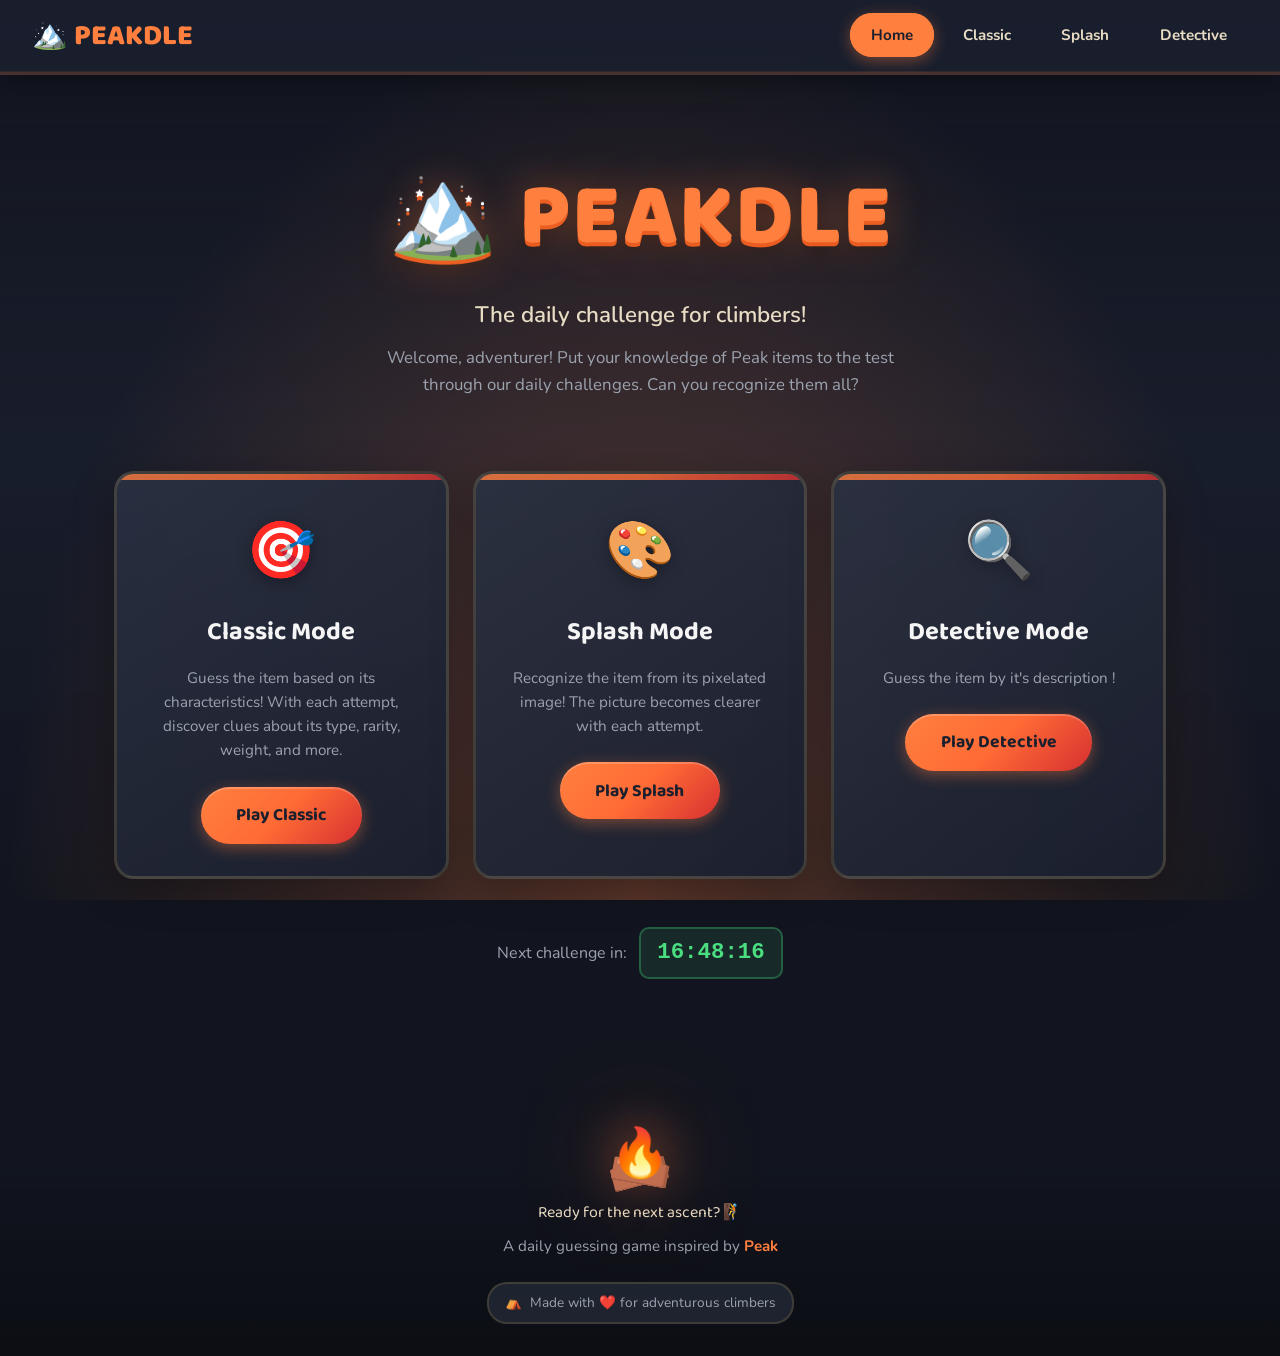
==== commit 4436d7a6: "fix test" ====
--- a/index.html
+++ b/index.html
@@ -323,9 +323,9 @@
         </div>
       </div>
     </footer>
-
+    
     <script src="js/scriptClassic.js"></script>
     <script src="js/blurSplash.js"></script>
-    <script src="js/detective.js"></script>
+    <script src="js/blurSplash.js"></script>
   </body>
 </html>
--- a/css/style.css
+++ b/css/style.css
@@ -1193,38 +1193,29 @@
   margin-top: 3rem;
 }
 
-/* Campfire Container */
 .footer-campfire {
   position: relative;
   display: inline-block;
-  margin-bottom: 1.5rem;
-}
-
-/* Logs Stack - Multiple logs */
+}
+
 .footer-campfire::before {
-  content: "🪵";
+  content: "🟫";
   position: absolute;
   bottom: -10px;
   left: 50%;
-  transform: translateX(-50%) rotate(-15deg);
-  font-size: 2rem;
-  opacity: 0.8;
-  filter: grayscale(0.3) brightness(0.7);
-}
-
+  transform: translateX(-50%) rotate(-15deg) scaleX(150%) scaleY(63%);
+  font-size: 2.1rem;
+}
 .footer-campfire::after {
-  content: "🪵";
+  content: "🟫";
   position: absolute;
   bottom: -8px;
   left: 50%;
-  transform: translateX(-50%) rotate(10deg);
-  font-size: 2rem;
-  opacity: 0.7;
-  filter: grayscale(0.3) brightness(0.6);
-  z-index: -1;
-}
-
-/* Fire Emoji - Container */
+  transform: translateX(-50%) rotate(10deg) scaleX(150%) scaleY(63%);
+  font-size: 2.1rem;
+}
+
+/* Fire */
 .footer-campfire .fire {
   position: relative;
   font-size: 3rem;
@@ -1237,7 +1228,7 @@
   display: block;
   animation: fireFlicker 1s ease-in-out infinite alternate;
   filter: drop-shadow(0 0 25px rgba(255, 127, 63, 0.6))
-    drop-shadow(0 0 50px rgba(255, 107, 53, 0.4));
+          drop-shadow(0 0 50px rgba(255, 107, 53, 0.4));
 }
 
 /* Extra logs behind */
@@ -1251,7 +1242,7 @@
 }
 
 .footer-campfire .logs::before {
-  content: "🪵";
+  content: "🪵"; /* FIXED */
   position: absolute;
   left: -35px;
   transform: rotate(-25deg);
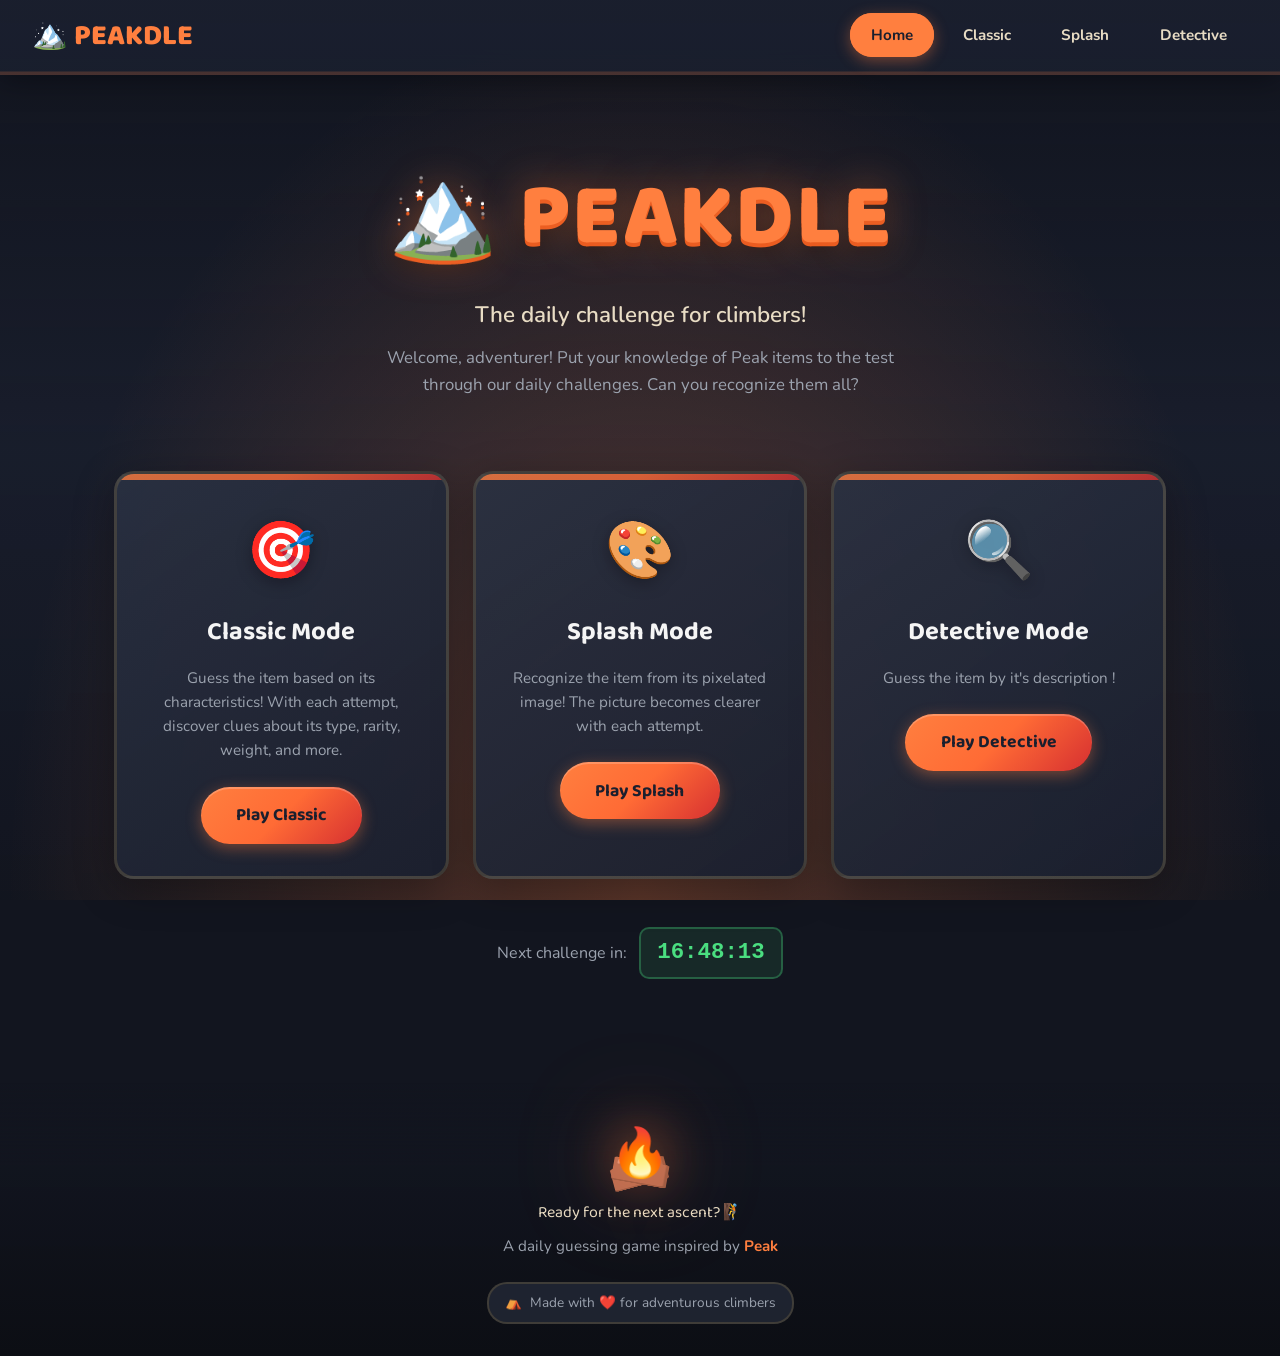
==== commit 336dd7cc: "fix guillaume stp" ====
--- a/index.html
+++ b/index.html
@@ -326,6 +326,6 @@
     
     <script src="js/scriptClassic.js"></script>
     <script src="js/blurSplash.js"></script>
-    <script src="js/blurSplash.js"></script>
+    <script src="js/detective.js"></script>
   </body>
 </html>
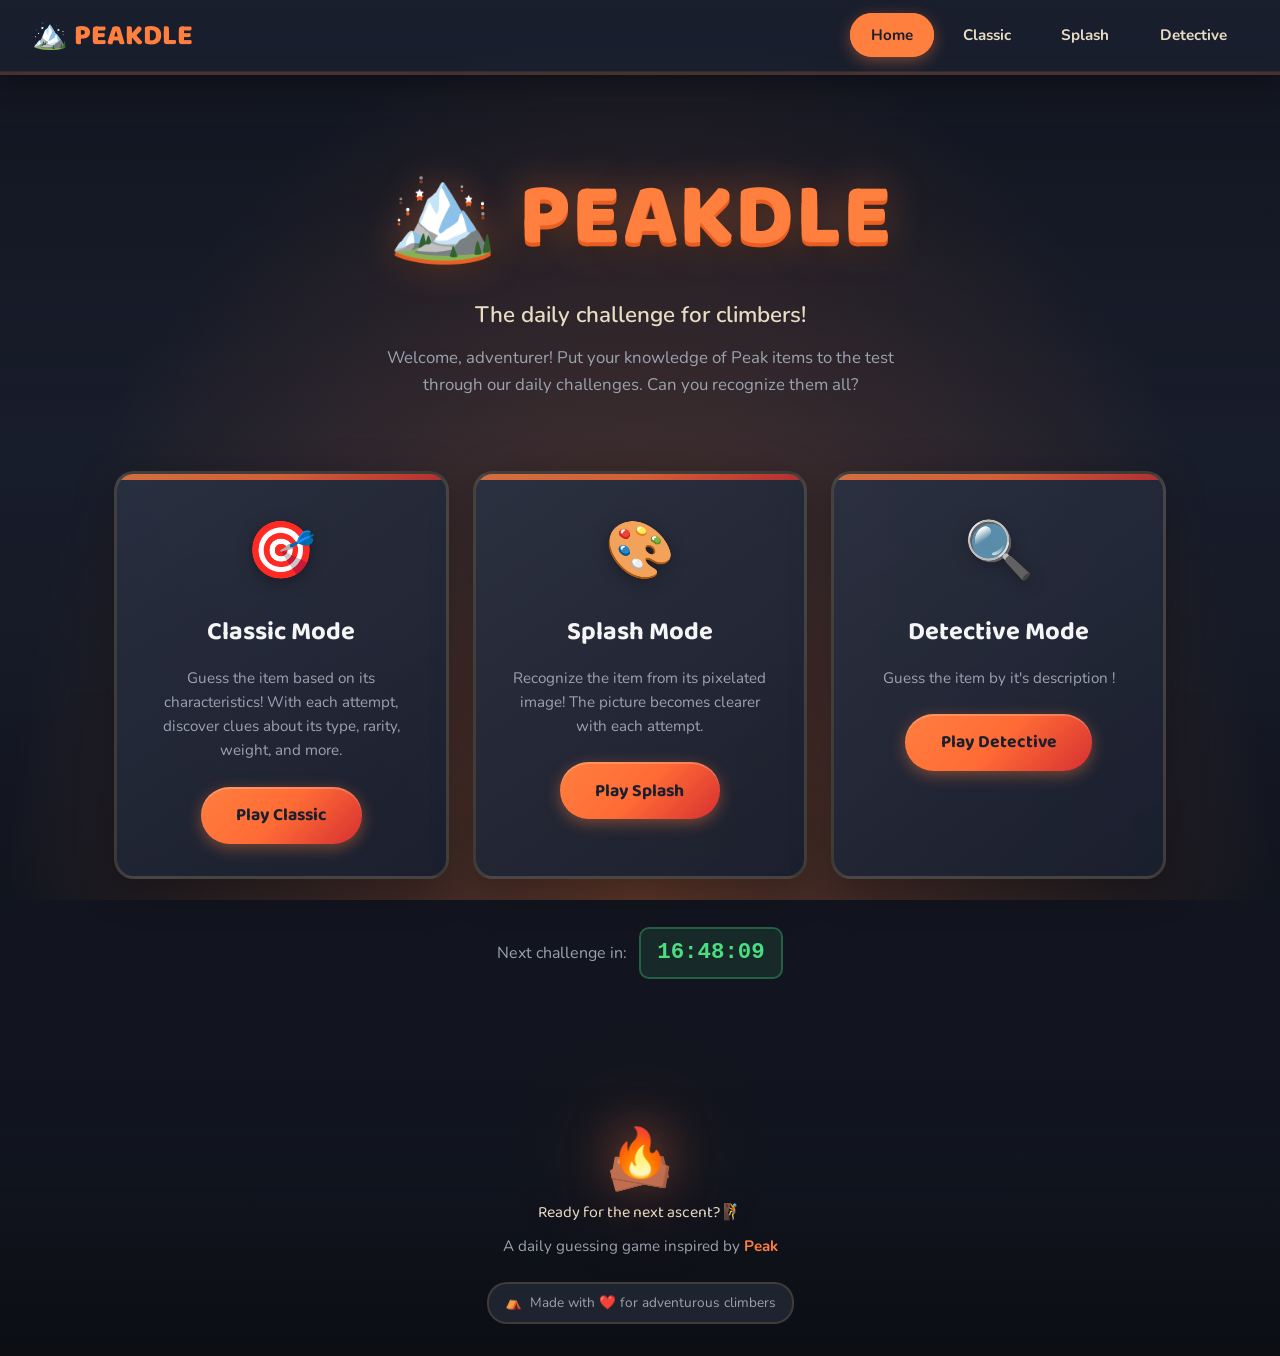
==== commit a14b1179: "💄 Style : add somes sfx" ====
--- a/index.html
+++ b/index.html
@@ -323,9 +323,11 @@
         </div>
       </div>
     </footer>
-    
+
+    <script src="js/sfx.js"></script>
     <script src="js/scriptClassic.js"></script>
     <script src="js/blurSplash.js"></script>
     <script src="js/detective.js"></script>
+    <script src="js/homeSfx.js"></script>
   </body>
 </html>
--- a/css/style.css
+++ b/css/style.css
@@ -1228,7 +1228,7 @@
   display: block;
   animation: fireFlicker 1s ease-in-out infinite alternate;
   filter: drop-shadow(0 0 25px rgba(255, 127, 63, 0.6))
-          drop-shadow(0 0 50px rgba(255, 107, 53, 0.4));
+    drop-shadow(0 0 50px rgba(255, 107, 53, 0.4));
 }
 
 /* Extra logs behind */
@@ -1955,8 +1955,11 @@
   text-align: center;
   min-height: 60px;
   display: flex;
+  flex-wrap: wrap;
   align-items: center;
   justify-content: center;
+  gap: 0.2em;
+  overflow: hidden;
 }
 
 .detective-clue .hidden-char {
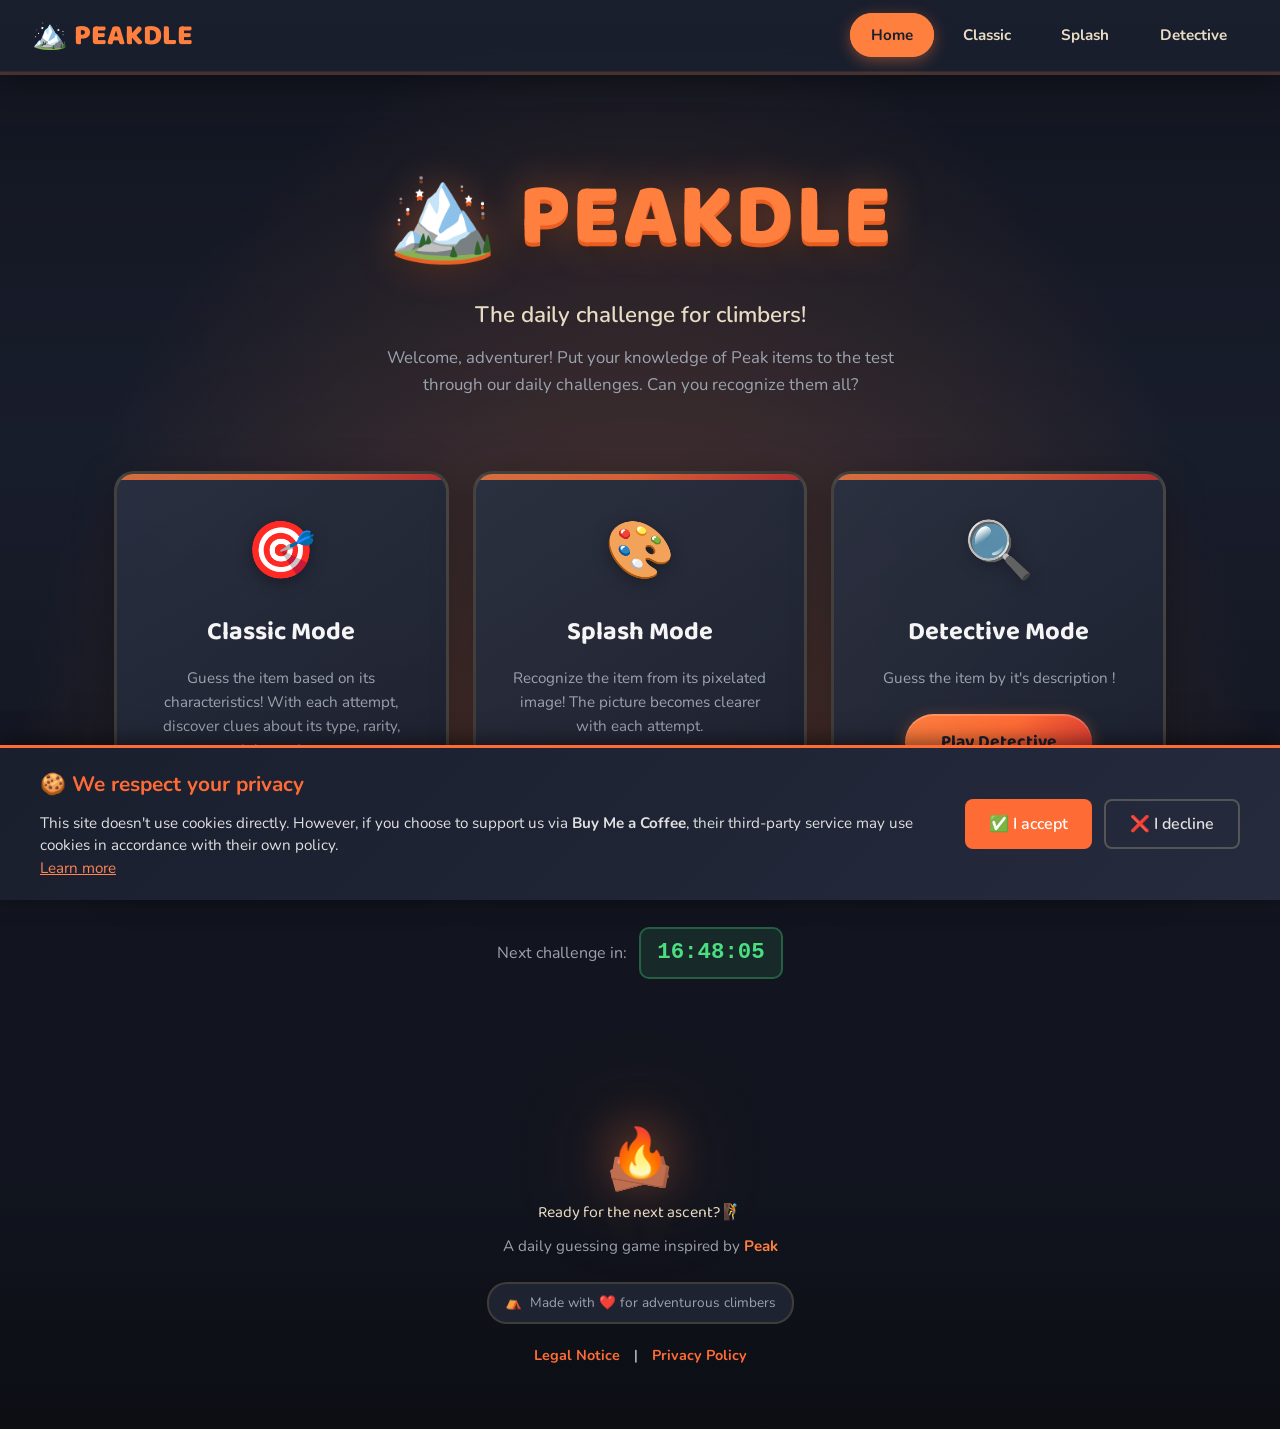
==== commit b2937975: "🔒️ Security : add pages for respect of rgpd" ====
--- a/index.html
+++ b/index.html
@@ -10,6 +10,7 @@
     <title>PeakDLE - Guess the Peak Items</title>
     <link rel="icon" href="images/PEAK_logo.jpg" />
     <link rel="stylesheet" href="css/style.css" />
+    <link rel="stylesheet" href="css/cookie-banner.css" />
   </head>
   <body>
     <!-- Navigation -->
@@ -293,6 +294,30 @@
       </section>
     </div>
 
+    <!-- Cookie Consent Banner -->
+    <div id="cookie-banner" class="cookie-banner">
+      <div class="cookie-banner-content">
+        <div class="cookie-banner-text">
+          <h3>🍪 We respect your privacy</h3>
+          <p>
+            This site doesn't use cookies directly. However, if you choose to
+            support us via <strong>Buy Me a Coffee</strong>, their third-party
+            service may use cookies in accordance with their own policy.
+            <br />
+            <a href="privacy-policy.html" target="_blank">Learn more</a>
+          </p>
+        </div>
+        <div class="cookie-banner-buttons">
+          <button id="cookie-accept" class="cookie-btn cookie-btn-accept">
+            ✅ I accept
+          </button>
+          <button id="cookie-decline" class="cookie-btn cookie-btn-decline">
+            ❌ I decline
+          </button>
+        </div>
+      </div>
+    </div>
+
     <!-- Footer -->
     <footer>
       <div class="footer-campfire">
@@ -321,13 +346,26 @@
           <span>⛺</span>
           Made with ❤️ for adventurous climbers
         </div>
+
+        <div style="margin-top: 20px; margin-bottom: 30px; font-size: 0.9rem">
+          <a
+            href="legal-notice.html"
+            style="color: #ff6b35; text-decoration: none; margin: 0 10px"
+            >Legal Notice</a
+          >
+          |
+          <a
+            href="privacy-policy.html"
+            style="color: #ff6b35; text-decoration: none; margin: 0 10px"
+            >Privacy Policy</a
+          >
+        </div>
       </div>
     </footer>
 
-    <script src="js/sfx.js"></script>
     <script src="js/scriptClassic.js"></script>
     <script src="js/blurSplash.js"></script>
     <script src="js/detective.js"></script>
-    <script src="js/homeSfx.js"></script>
+    <script src="js/cookie-consent.js"></script>
   </body>
 </html>
--- a/css/cookie-banner.css
+++ b/css/cookie-banner.css
@@ -0,0 +1,153 @@
+/* ============================================
+   🍪 COOKIE CONSENT BANNER - PeakDLE
+   ============================================ */
+
+.cookie-banner {
+  position: fixed;
+  bottom: 0;
+  left: 0;
+  right: 0;
+  background: linear-gradient(135deg, #1a1f2e 0%, #252a3d 100%);
+  border-top: 3px solid #ff6b35;
+  padding: 20px;
+  box-shadow: 0 -4px 20px rgba(0, 0, 0, 0.5);
+  z-index: 9999;
+  transform: translateY(100%);
+  transition: transform 0.4s ease-in-out;
+}
+
+.cookie-banner.show {
+  transform: translateY(0);
+}
+
+.cookie-banner.hidden {
+  display: none;
+}
+
+.cookie-banner-content {
+  max-width: 1200px;
+  margin: 0 auto;
+  display: flex;
+  align-items: center;
+  justify-content: space-between;
+  gap: 20px;
+  flex-wrap: wrap;
+}
+
+.cookie-banner-text {
+  flex: 1;
+  min-width: 300px;
+}
+
+.cookie-banner-text h3 {
+  color: #ff6b35;
+  margin: 0 0 10px 0;
+  font-size: 1.3rem;
+  display: flex;
+  align-items: center;
+  gap: 10px;
+}
+
+.cookie-banner-text p {
+  color: #e0e0e0;
+  margin: 0;
+  font-size: 0.95rem;
+  line-height: 1.5;
+}
+
+.cookie-banner-text a {
+  color: #ff8555;
+  text-decoration: underline;
+}
+
+.cookie-banner-text a:hover {
+  color: #ffa366;
+}
+
+.cookie-banner-buttons {
+  display: flex;
+  gap: 12px;
+  flex-wrap: wrap;
+}
+
+.cookie-btn {
+  padding: 12px 24px;
+  border: none;
+  border-radius: 8px;
+  font-size: 1rem;
+  font-weight: 600;
+  cursor: pointer;
+  transition: all 0.3s;
+  font-family: inherit;
+}
+
+.cookie-btn-accept {
+  background: #ff6b35;
+  color: white;
+}
+
+.cookie-btn-accept:hover {
+  background: #ff8555;
+  transform: translateY(-2px);
+  box-shadow: 0 4px 12px rgba(255, 107, 53, 0.4);
+}
+
+.cookie-btn-decline {
+  background: transparent;
+  color: #e0e0e0;
+  border: 2px solid #555;
+}
+
+.cookie-btn-decline:hover {
+  background: rgba(255, 255, 255, 0.1);
+  border-color: #888;
+}
+
+.cookie-btn-settings {
+  background: transparent;
+  color: #ff6b35;
+  border: 2px solid #ff6b35;
+  padding: 10px 20px;
+  font-size: 0.9rem;
+}
+
+.cookie-btn-settings:hover {
+  background: rgba(255, 107, 53, 0.1);
+}
+
+/* Responsive Design */
+@media (max-width: 768px) {
+  .cookie-banner-content {
+    flex-direction: column;
+    align-items: stretch;
+    text-align: center;
+  }
+
+  .cookie-banner-buttons {
+    justify-content: center;
+  }
+
+  .cookie-btn {
+    flex: 1;
+    min-width: 140px;
+  }
+}
+
+@media (max-width: 480px) {
+  .cookie-banner {
+    padding: 15px;
+  }
+
+  .cookie-banner-text h3 {
+    font-size: 1.1rem;
+  }
+
+  .cookie-banner-text p {
+    font-size: 0.85rem;
+  }
+
+  .cookie-btn {
+    padding: 10px 16px;
+    font-size: 0.9rem;
+  }
+}
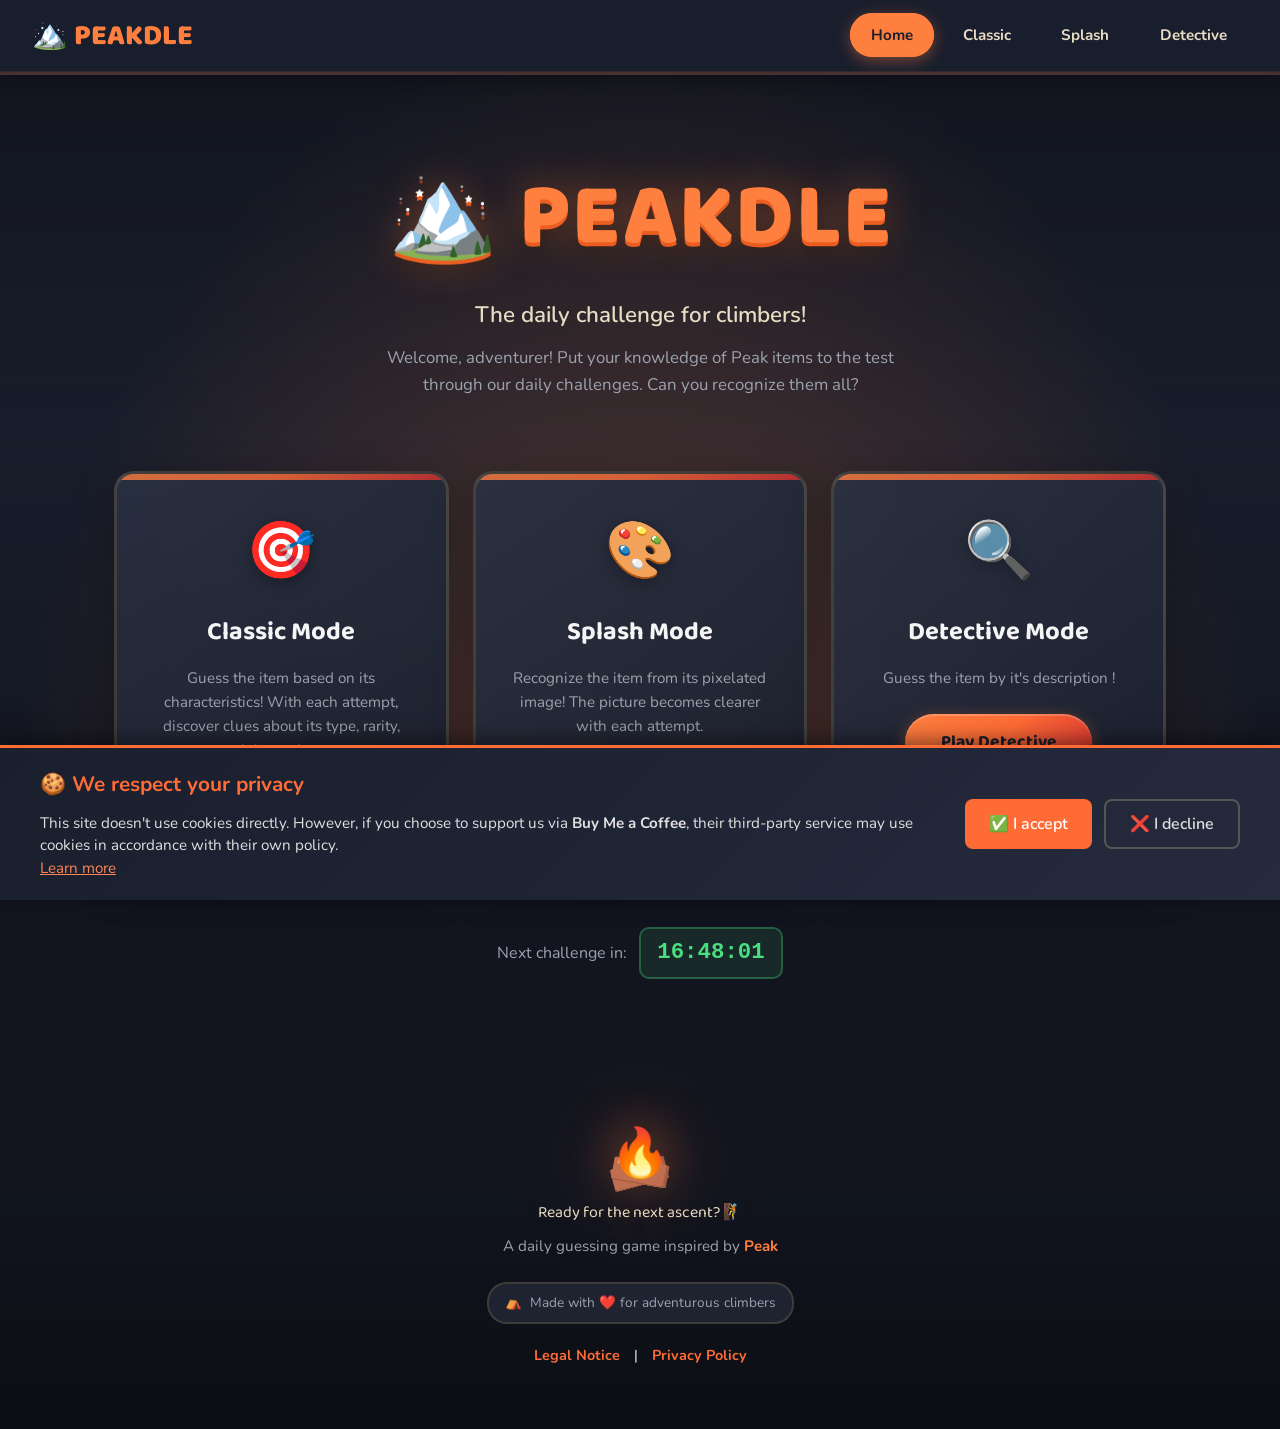
==== commit 797dc2c2: "Merge branch 'development' into style/homepagesfx" ====
--- a/index.html
+++ b/index.html
@@ -363,9 +363,11 @@
       </div>
     </footer>
 
+    <script src="js/sfx.js"></script>
     <script src="js/scriptClassic.js"></script>
     <script src="js/blurSplash.js"></script>
     <script src="js/detective.js"></script>
+    <script src="js/homeSfx.js"></script>
     <script src="js/cookie-consent.js"></script>
   </body>
 </html>
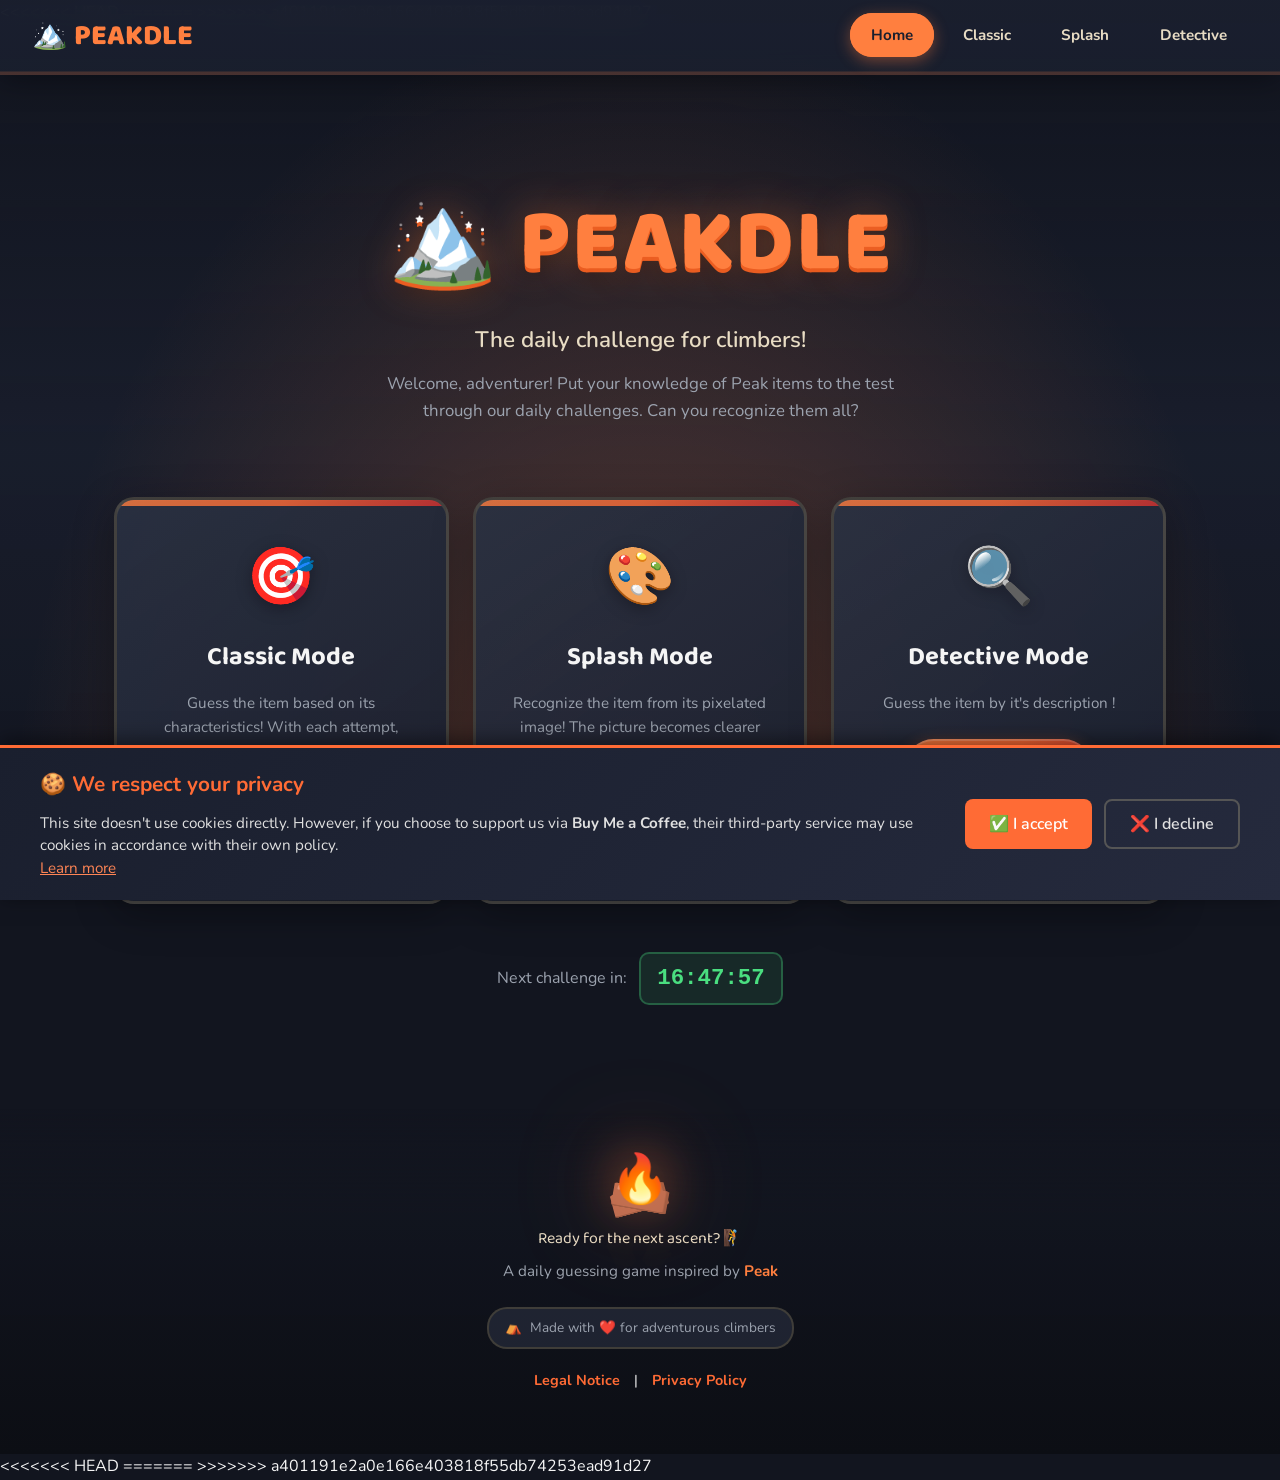
==== commit 633f0f5a: "development pull on remote" ====
--- a/index.html
+++ b/index.html
@@ -7,16 +7,20 @@
       name="description"
       content="PeakDLE - The daily guessing game inspired by the climbing game Peak. Test your knowledge of the game's items!"
     />
+<<<<<<< HEAD
+    <title>Peakdle - Guess the Peak Game</title>
+=======
     <title>PeakDLE - Guess the Peak Items</title>
     <link rel="icon" href="images/PEAK_logo.jpg" />
+>>>>>>> a401191e2a0e166e403818f55db74253ead91d27
     <link rel="stylesheet" href="css/style.css" />
     <link rel="stylesheet" href="css/cookie-banner.css" />
   </head>
   <body>
     <!-- Navigation -->
     <nav class="navbar">
-      <div class="nav-brand" style="cursor: pointer">
-        <h1 id="nav-home">🏔️ PEAKDLE</h1>
+      <div class="nav-brand">
+        <h1>🏔️ PEAKDLE</h1>
       </div>
       <button class="nav-toggle" id="nav-toggle">
         <span></span>
@@ -173,7 +177,6 @@
 
           <!-- Image Display -->
           <div class="image-container">
-            <div class="blur-overlay" id="splash-blur"></div>
             <img
               id="splash-image"
               src=""
@@ -188,7 +191,11 @@
               type="text"
               id="splash-input"
               class="level-input"
+<<<<<<< HEAD
+              placeholder="Enter items..."
+=======
               placeholder="Enter item name..."
+>>>>>>> a401191e2a0e166e403818f55db74253ead91d27
               autocomplete="off"
             />
             <button id="splash-submit" class="submit-btn">Guess</button>
@@ -363,11 +370,16 @@
       </div>
     </footer>
 
+<<<<<<< HEAD
+    <script src="js/script.js"></script>
+    <script src="js/blur.js"></script>
+=======
     <script src="js/sfx.js"></script>
     <script src="js/scriptClassic.js"></script>
     <script src="js/blurSplash.js"></script>
     <script src="js/detective.js"></script>
     <script src="js/homeSfx.js"></script>
     <script src="js/cookie-consent.js"></script>
+>>>>>>> a401191e2a0e166e403818f55db74253ead91d27
   </body>
 </html>
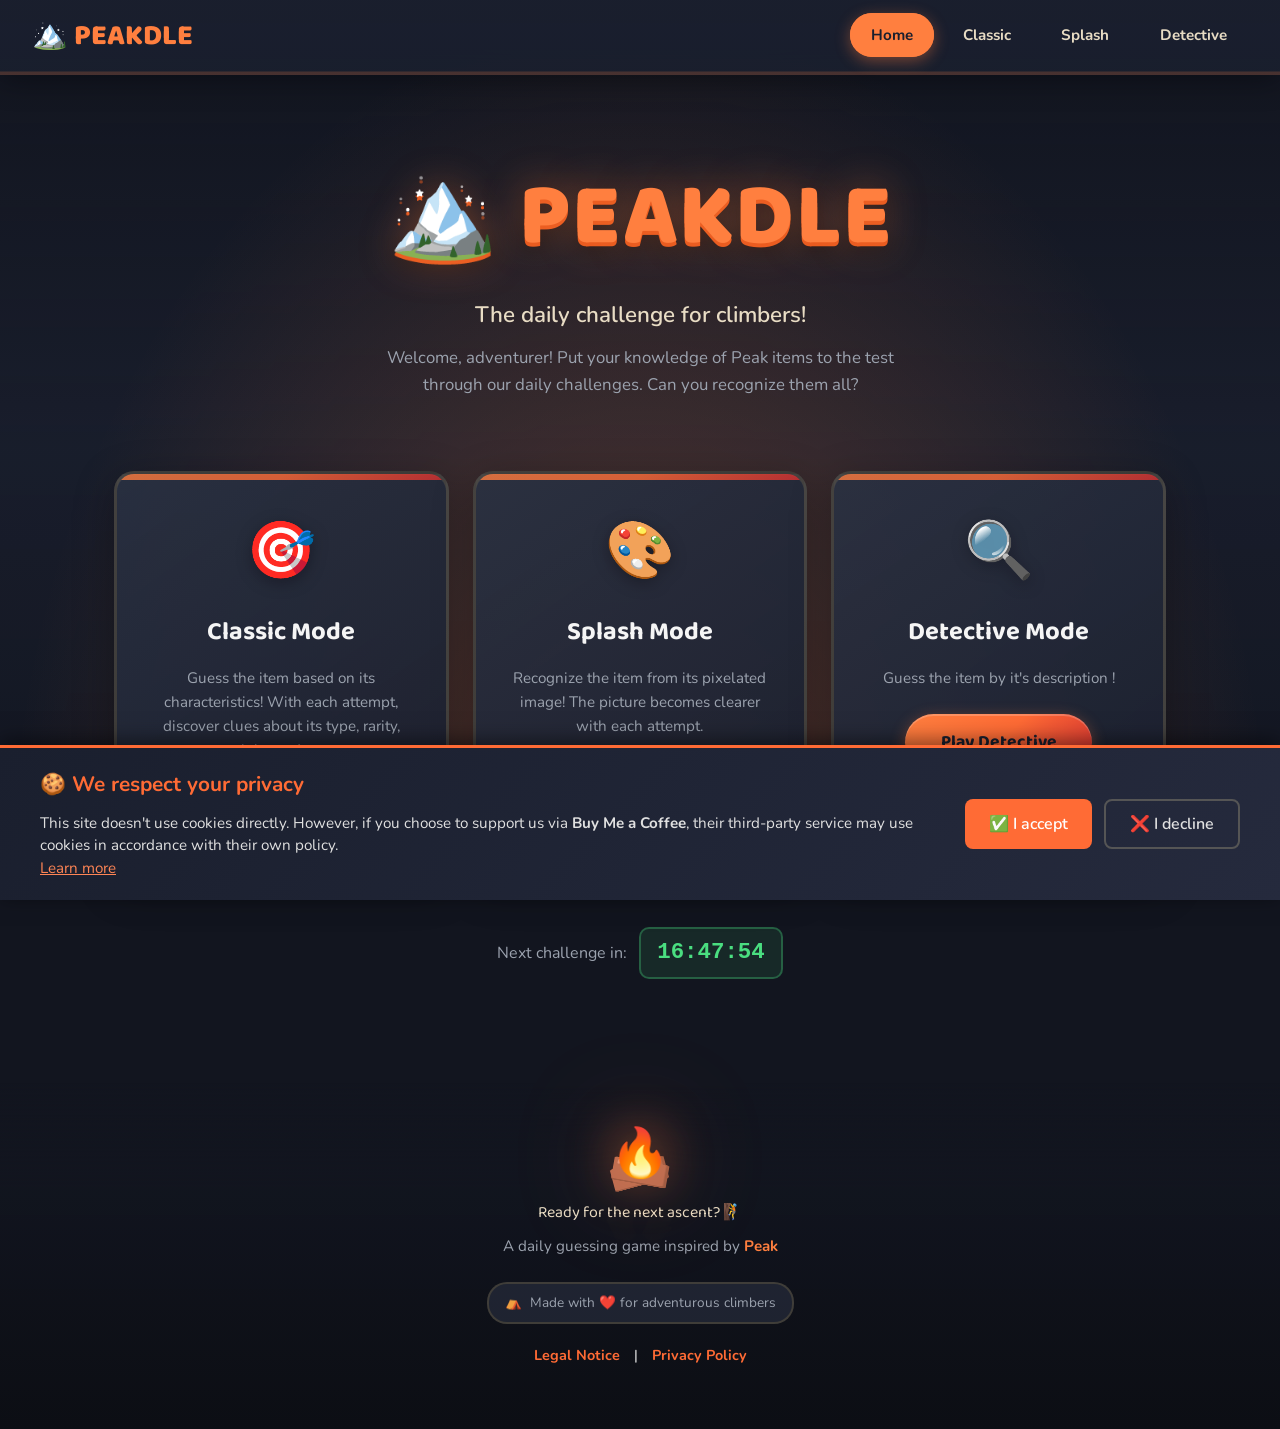
==== commit cc3c612c: "fixed merge issue when pulling on new remote" ====
--- a/index.html
+++ b/index.html
@@ -7,12 +7,8 @@
       name="description"
       content="PeakDLE - The daily guessing game inspired by the climbing game Peak. Test your knowledge of the game's items!"
     />
-<<<<<<< HEAD
-    <title>Peakdle - Guess the Peak Game</title>
-=======
     <title>PeakDLE - Guess the Peak Items</title>
     <link rel="icon" href="images/PEAK_logo.jpg" />
->>>>>>> a401191e2a0e166e403818f55db74253ead91d27
     <link rel="stylesheet" href="css/style.css" />
     <link rel="stylesheet" href="css/cookie-banner.css" />
   </head>
@@ -191,11 +187,7 @@
               type="text"
               id="splash-input"
               class="level-input"
-<<<<<<< HEAD
-              placeholder="Enter items..."
-=======
               placeholder="Enter item name..."
->>>>>>> a401191e2a0e166e403818f55db74253ead91d27
               autocomplete="off"
             />
             <button id="splash-submit" class="submit-btn">Guess</button>
@@ -370,16 +362,11 @@
       </div>
     </footer>
 
-<<<<<<< HEAD
-    <script src="js/script.js"></script>
-    <script src="js/blur.js"></script>
-=======
     <script src="js/sfx.js"></script>
     <script src="js/scriptClassic.js"></script>
     <script src="js/blurSplash.js"></script>
     <script src="js/detective.js"></script>
     <script src="js/homeSfx.js"></script>
     <script src="js/cookie-consent.js"></script>
->>>>>>> a401191e2a0e166e403818f55db74253ead91d27
   </body>
 </html>
